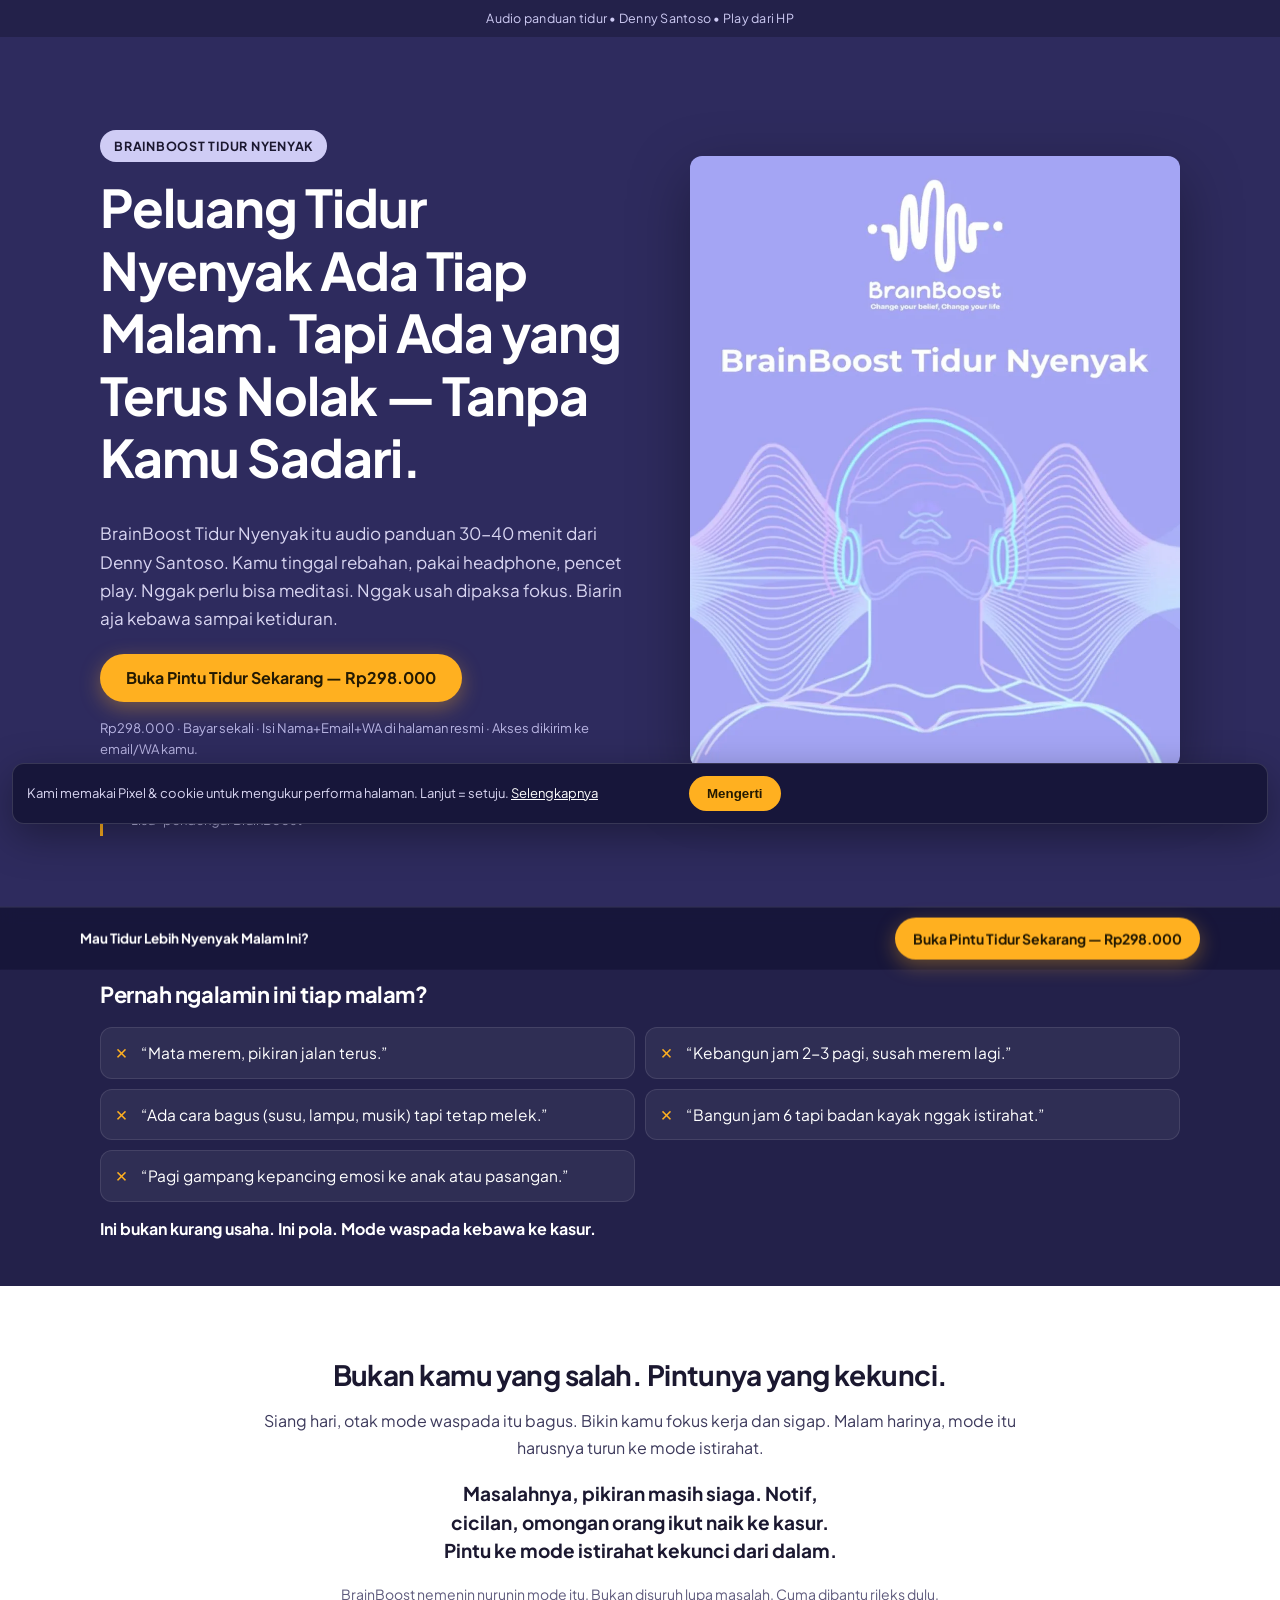
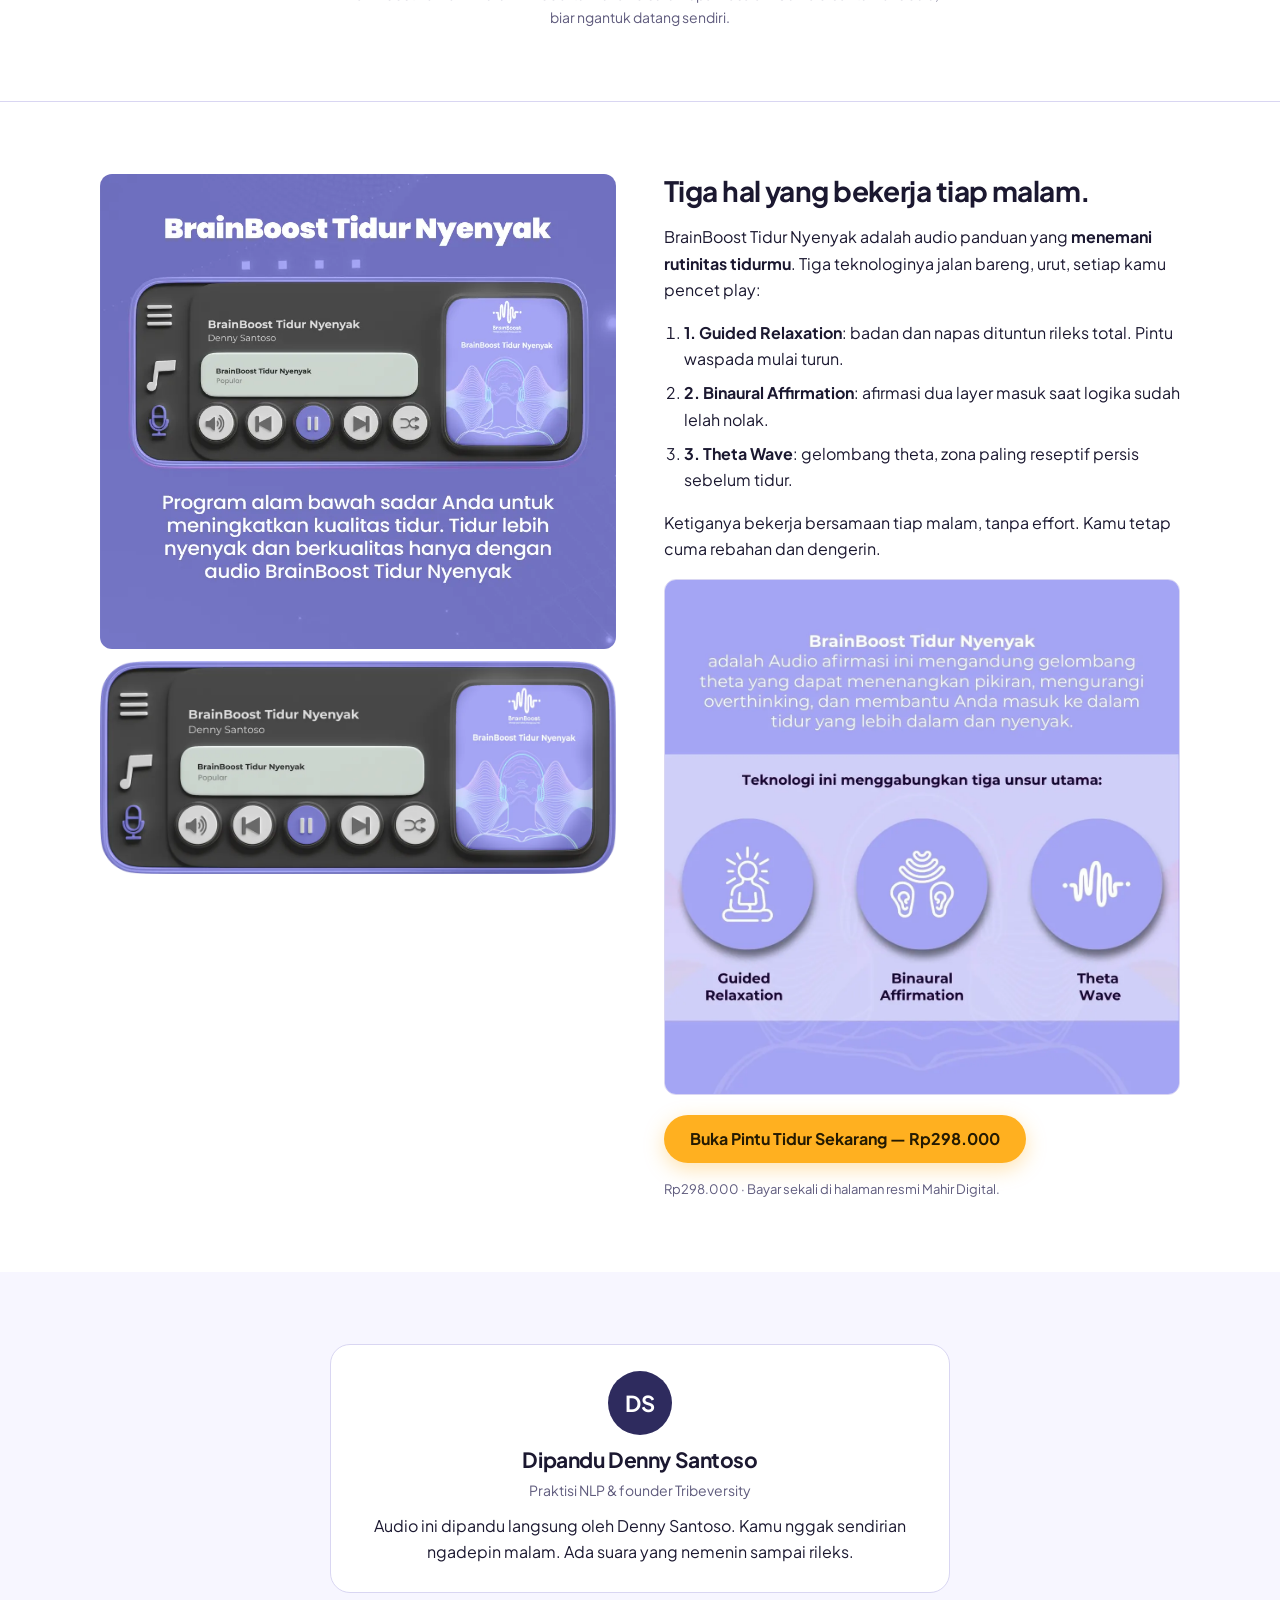
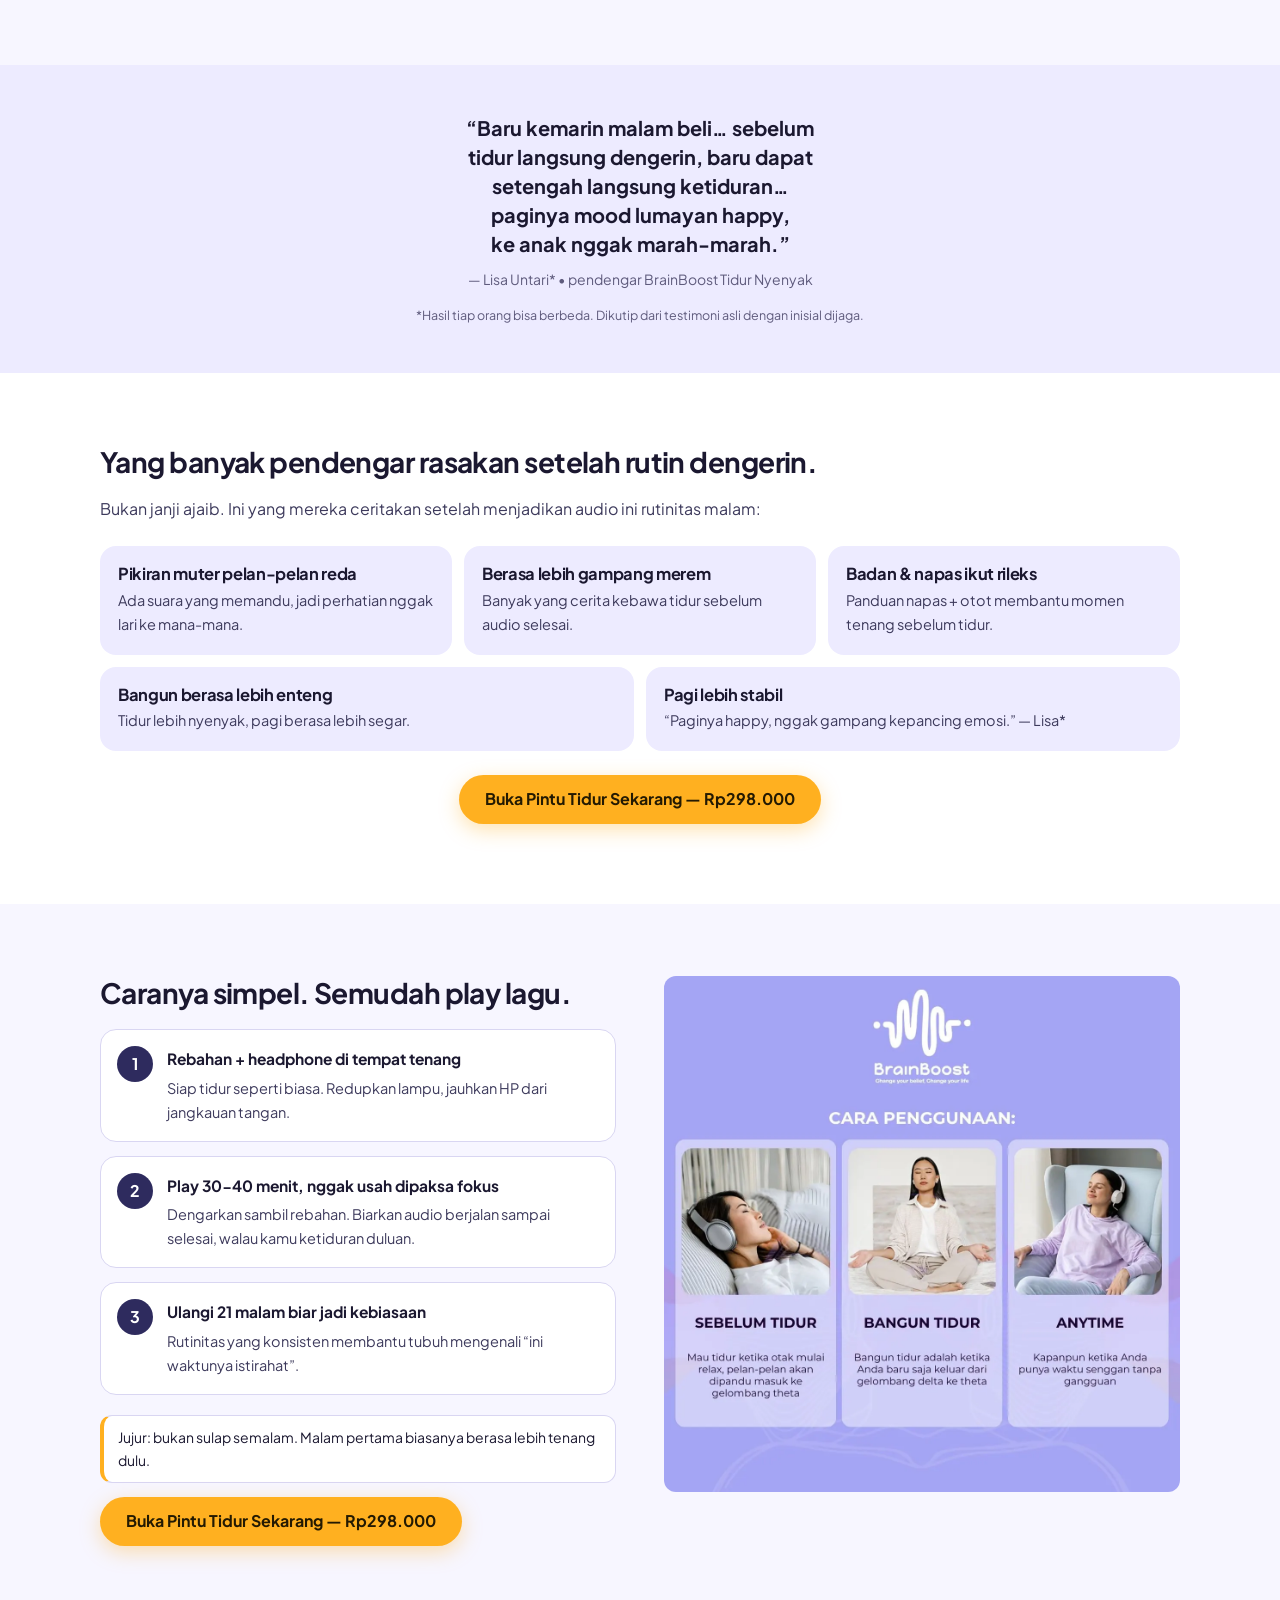
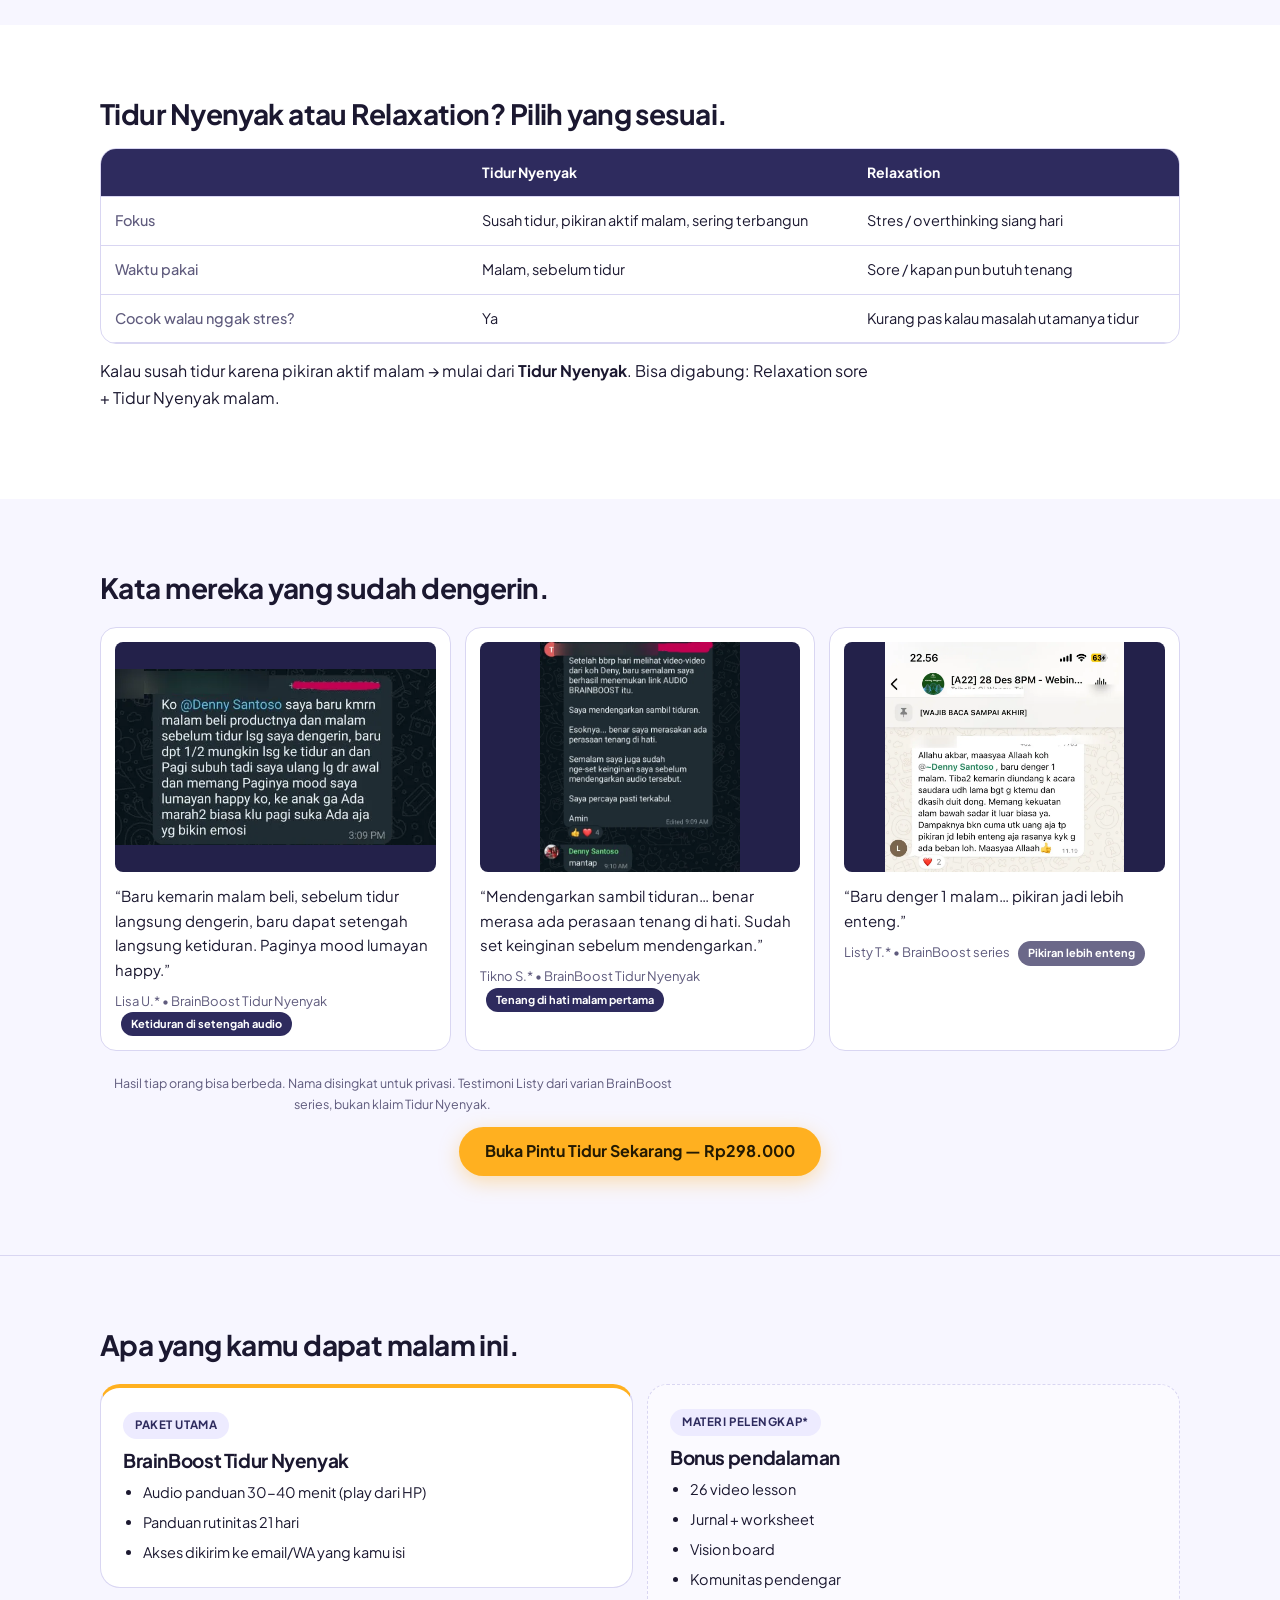
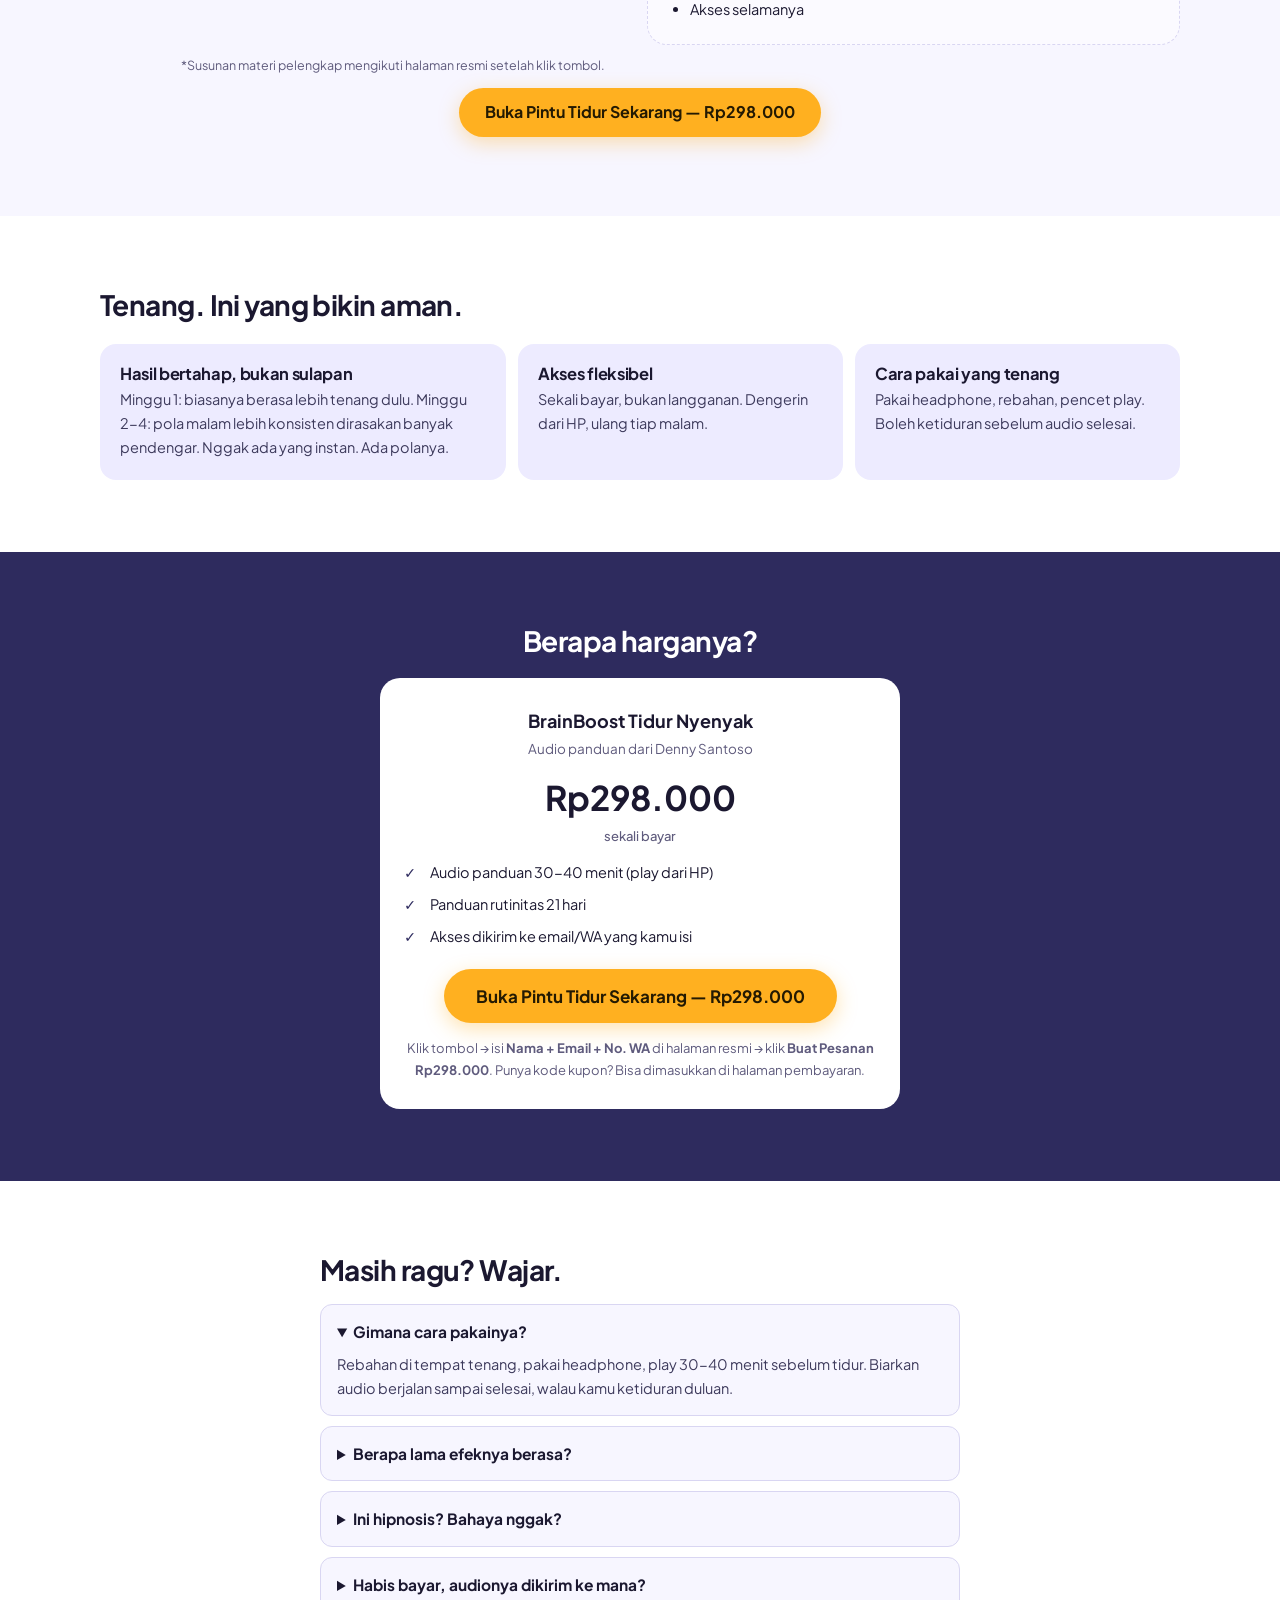
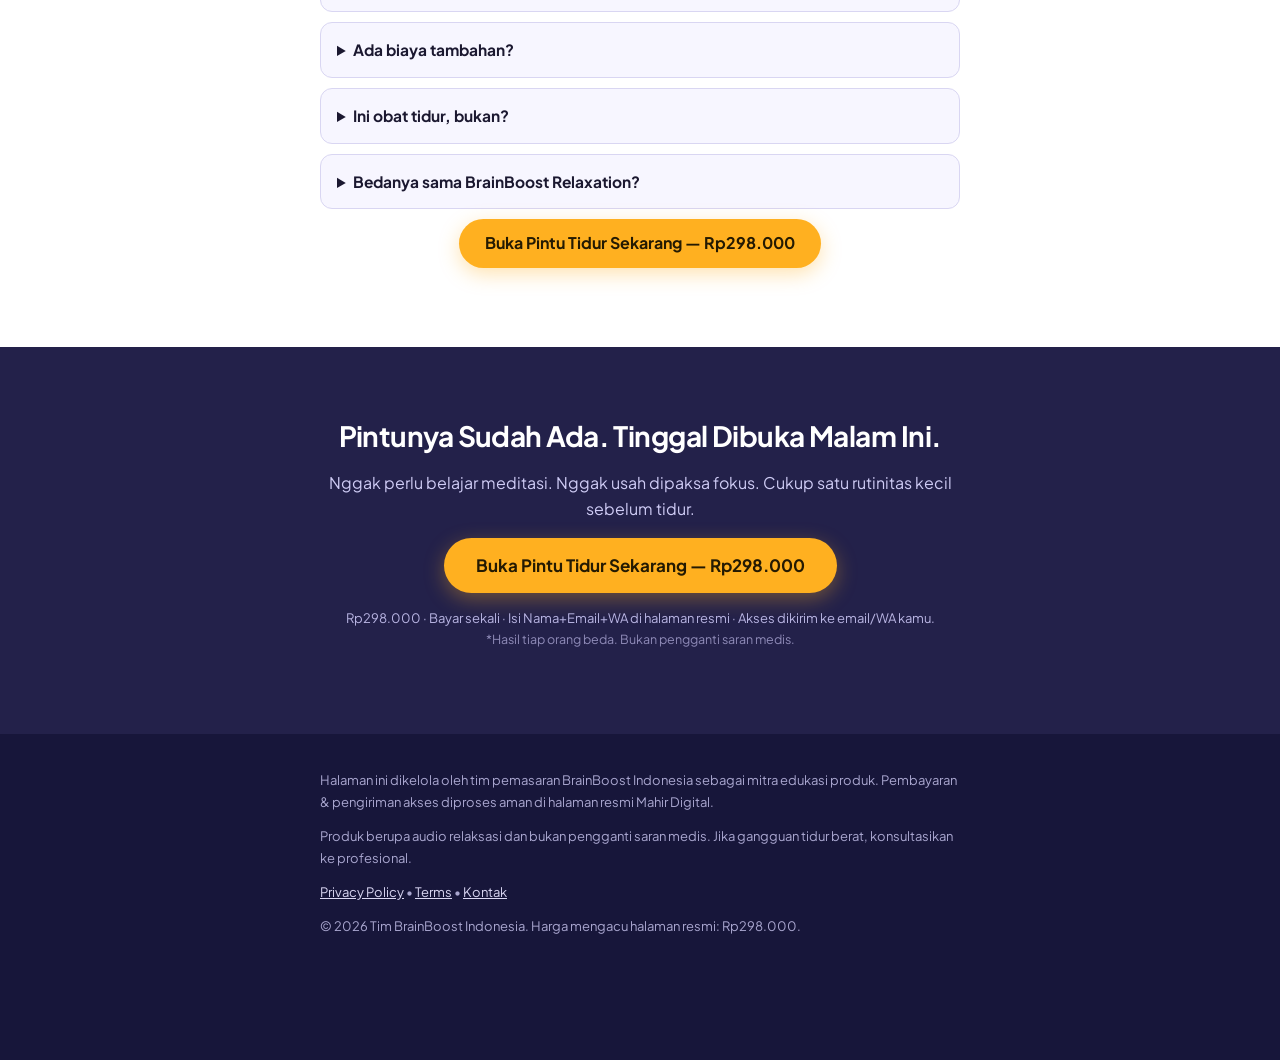
==== site/tidur-nyenyak/index.html @ 35bfc061 "Initial commit: LP BrainBoost monorepo (tidur-nyenyak + money-magnet)" ====
<!DOCTYPE html>
<html lang="id" data-product="tidur-nyenyak">
<head>
<meta charset="UTF-8">
<meta name="viewport" content="width=device-width, initial-scale=1.0">
<meta name="theme-color" content="#2E2B5E">
<title>BrainBoost Tidur Nyenyak — Audio Panduan 30 Menit Sebelum Tidur | Denny Santoso</title>
<meta name="description" content="BrainBoost Tidur Nyenyak by Denny Santoso: audio panduan 30-40 menit dengan relaksasi + afirmasi + theta wave. Tinggal rebahan, pakai headphone, pencet play. Rp298.000 sekali bayar.">
<meta property="og:title" content="Peluang Tidur Nyenyak Ada Tiap Malam. Tapi Ada yang Terus Nolak.">
<meta property="og:description" content="Audio panduan 30-40 menit dari Denny Santoso. Rebahan, pakai headphone, pencet play.">
<meta property="og:type" content="website">
<meta property="og:image" content="assets/thumb-tribeversity.webp">
<!-- TODO-DEPLOY: jadikan og:image + favicon URL absolut (https://domain-anda/site/tidur-nyenyak/assets/...) setelah custom domain fix agar terbaca scraper WA/FB -->
<link rel="icon" href="assets/favicon.png">
<link rel="preconnect" href="https://fonts.googleapis.com">
<link rel="preconnect" href="https://fonts.gstatic.com" crossorigin>
<link href="https://fonts.googleapis.com/css2?family=Plus+Jakarta+Sans:wght@500;700&display=swap" rel="stylesheet">
<link rel="stylesheet" href="../_shared/styles.css">
<script src="../_shared/config.js" defer></script>
<script src="../_shared/app.js" defer></script>
</head>
<body>

<!-- 1. Announcement tipis -->
<div class="announce" role="note">
  Audio panduan tidur &bull; Denny Santoso &bull; Play dari HP
</div>

<header class="hero" id="top">
  <div class="wrap hero-grid">
    <div class="hero-copy">
      <p class="eyebrow">BrainBoost Tidur Nyenyak</p>
      <h1 id="headline">Peluang Tidur Nyenyak Ada Tiap Malam. Tapi Ada yang Terus Nolak &mdash; Tanpa Kamu Sadari.</h1>
      <p class="sub">BrainBoost Tidur Nyenyak itu audio panduan 30-40 menit dari Denny Santoso. Kamu tinggal rebahan, pakai headphone, pencet play. Nggak perlu bisa meditasi. Nggak usah dipaksa fokus. Biarin aja kebawa sampai ketiduran.</p>

      <div class="cta-block">
        <a class="btn" href="../_shared/lanjut.html" target="_blank" rel="nofollow sponsored noopener" data-cta="hero">Buka Pintu Tidur Sekarang &mdash; Rp298.000</a>
        <p class="micro">Rp298.000 &middot; Bayar sekali &middot; Isi Nama+Email+WA di halaman resmi &middot; Akses dikirim ke email/WA kamu.</p>
      </div>

      <figure class="mini-quote">
        <blockquote>&ldquo;Baru denger setengah, langsung ketiduran. Paginya happy.&rdquo;</blockquote>
        <figcaption>&mdash; Lisa* <span class="dim">pendengar BrainBoost</span></figcaption>
      </figure>

    </div>

    <div class="hero-visual">
      <img src="assets/18.webp" alt="Cover BrainBoost Tidur Nyenyak — ilustrasi headphone ungu" width="1200" height="1200" fetchpriority="high" decoding="async">
      <p class="visual-cap">Audio hipnosis &amp; afirmasi 30-40 menit &bull; binaural beats / theta wave</p>
    </div>
  </div>
</header>

<main>
<!-- 3. Strip masalah -->
<section class="masalah" aria-labelledby="h-masalah">
  <div class="wrap">
    <h2 id="h-masalah">Pernah ngalamin ini tiap malam?</h2>
    <ul class="masalah-list reveal">
      <li>&ldquo;Mata merem, pikiran jalan terus.&rdquo;</li>
      <li>&ldquo;Kebangun jam 2-3 pagi, susah merem lagi.&rdquo;</li>
      <li>&ldquo;Ada cara bagus (susu, lampu, musik) tapi tetap melek.&rdquo;</li>
      <li>&ldquo;Bangun jam 6 tapi badan kayak nggak istirahat.&rdquo;</li>
      <li>&ldquo;Pagi gampang kepancing emosi ke anak atau pasangan.&rdquo;</li>
    </ul>
    <p class="masalah-close">Ini bukan kurang usaha. Ini pola. Mode waspada kebawa ke kasur.</p>
  </div>
</section>

<!-- 4. Mekanisme "Pintu Waspada" -->
<section class="mekanisme" aria-labelledby="h-mekanisme">
  <div class="wrap">
    <h2 id="h-mekanisme">Bukan kamu yang salah. Pintunya yang kekunci.</h2>
    <p class="lede">Siang hari, otak mode waspada itu bagus. Bikin kamu fokus kerja dan sigap. Malam harinya, mode itu harusnya turun ke mode istirahat.</p>
    <p class="pintu reveal">Masalahnya, pikiran masih siaga. Notif, cicilan, omongan orang ikut naik ke kasur. Pintu ke mode istirahat kekunci dari dalam.</p>
    <p class="pintu-note">BrainBoost nemenin nurunin mode itu. Bukan disuruh lupa masalah. Cuma dibantu rileks dulu, biar ngantuk datang sendiri.</p>
  </div>
</section>

<!-- 5. Solusi + mockup -->
<section class="solusi" aria-labelledby="h-solusi">
  <div class="wrap split">
    <div class="split-media">
      <img src="assets/lp-mockup.webp" alt="Mockup player audio BrainBoost Denny Santoso" width="900" height="828" loading="lazy" decoding="async">
      <img class="mock2" src="assets/mockup-tidur-nyenyak.webp" alt="Mockup 3D player BrainBoost Tidur Nyenyak" width="1200" height="496" loading="lazy" decoding="async">
    </div>
    <div class="split-copy">
      <h2 id="h-solusi">Tiga hal yang bekerja tiap malam.</h2>
      <p>BrainBoost Tidur Nyenyak adalah audio panduan yang <strong>menemani rutinitas tidurmu</strong>. Tiga teknologinya jalan bareng, urut, setiap kamu pencet play:</p>
      <ol class="tech">
        <li><strong>1. Guided Relaxation</strong>: badan dan napas dituntun rileks total. Pintu waspada mulai turun.</li>
        <li><strong>2. Binaural Affirmation</strong>: afirmasi dua layer masuk saat logika sudah lelah nolak.</li>
        <li><strong>3. Theta Wave</strong>: gelombang theta, zona paling reseptif persis sebelum tidur.</li>
      </ol>
      <p>Ketiganya bekerja bersamaan tiap malam, tanpa effort. Kamu tetap cuma rebahan dan dengerin.</p>
      <img class="tech-img" src="assets/19.webp" alt="Tiga teknologi BrainBoost: Guided Relaxation, Binaural Affirmation, Theta Wave" width="1200" height="1200" loading="lazy" decoding="async">
      <a class="btn" href="../_shared/lanjut.html" target="_blank" rel="nofollow sponsored noopener" data-cta="solusi">Buka Pintu Tidur Sekarang &mdash; Rp298.000</a>
      <p class="micro">Rp298.000 &middot; Bayar sekali di halaman resmi Mahir Digital.</p>
    </div>
  </div>
</section>

<!-- 6. Creator -->
<section class="creator" aria-labelledby="h-creator">
  <div class="wrap">
    <div class="creator-card reveal">
      <div class="creator-mono" aria-hidden="true">DS</div>
      <h2 id="h-creator">Dipandu Denny Santoso</h2>
      <p class="creator-role">Praktisi NLP &amp; founder Tribeversity</p>
      <p>Audio ini dipandu langsung oleh Denny Santoso. Kamu nggak sendirian ngadepin malam. Ada suara yang nemenin sampai rileks.</p>
    </div>
  </div>
</section>

<!-- Quote break Lisa (warisan v3, di luar 13 MM) -->
<section class="quote-break" aria-label="Cerita pendengar">
  <div class="wrap">
    <blockquote class="reveal">&ldquo;Baru kemarin malam beli&hellip; sebelum tidur langsung dengerin, baru dapat setengah langsung ketiduran&hellip; paginya mood lumayan happy, ke anak nggak marah-marah.&rdquo;</blockquote>
    <p class="quote-by">&mdash; Lisa Untari* &bull; pendengar BrainBoost Tidur Nyenyak</p>
    <p class="disclaimer">*Hasil tiap orang bisa berbeda. Dikutip dari testimoni asli dengan inisial dijaga.</p>
  </div>
</section>

<!-- 7. Outcome -->
<section class="manfaat" aria-labelledby="h-manfaat">
  <div class="wrap">
    <h2 id="h-manfaat">Yang banyak pendengar rasakan setelah rutin dengerin.</h2>
    <p class="lede">Bukan janji ajaib. Ini yang mereka ceritakan setelah menjadikan audio ini rutinitas malam:</p>
    <div class="grid5 reveal">
      <article><h3>Pikiran muter pelan-pelan reda</h3><p>Ada suara yang memandu, jadi perhatian nggak lari ke mana-mana.</p></article>
      <article><h3>Berasa lebih gampang merem</h3><p>Banyak yang cerita kebawa tidur sebelum audio selesai.</p></article>
      <article><h3>Badan &amp; napas ikut rileks</h3><p>Panduan napas + otot membantu momen tenang sebelum tidur.</p></article>
      <article><h3>Bangun berasa lebih enteng</h3><p>Tidur lebih nyenyak, pagi berasa lebih segar.</p></article>
      <article><h3>Pagi lebih stabil</h3><p>&ldquo;Paginya happy, nggak gampang kepancing emosi.&rdquo; &mdash; Lisa*</p></article>
    </div>
    <div class="center">
      <a class="btn" href="../_shared/lanjut.html" target="_blank" rel="nofollow sponsored noopener" data-cta="manfaat">Buka Pintu Tidur Sekarang &mdash; Rp298.000</a>
    </div>
  </div>
</section>

<!-- Cara pakai 3 langkah (warisan v3, pendukung §8.10) -->
<section class="cara" aria-labelledby="h-cara">
  <div class="wrap split">
    <div class="split-copy">
      <h2 id="h-cara">Caranya simpel. Semudah play lagu.</h2>
      <ol class="steps">
        <li><span class="num">1</span><div><strong>Rebahan + headphone di tempat tenang</strong><p>Siap tidur seperti biasa. Redupkan lampu, jauhkan HP dari jangkauan tangan.</p></div></li>
        <li><span class="num">2</span><div><strong>Play 30-40 menit, nggak usah dipaksa fokus</strong><p>Dengarkan sambil rebahan. Biarkan audio berjalan sampai selesai, walau kamu ketiduran duluan.</p></div></li>
        <li><span class="num">3</span><div><strong>Ulangi 21 malam biar jadi kebiasaan</strong><p>Rutinitas yang konsisten membantu tubuh mengenali &ldquo;ini waktunya istirahat&rdquo;.</p></div></li>
      </ol>
      <p class="jujur">Jujur: bukan sulap semalam. Malam pertama biasanya berasa lebih tenang dulu.</p>
      <a class="btn" href="../_shared/lanjut.html" target="_blank" rel="nofollow sponsored noopener" data-cta="cara">Buka Pintu Tidur Sekarang &mdash; Rp298.000</a>
    </div>
    <div class="split-media">
      <img src="assets/20.webp" alt="Cara penggunaan: sebelum tidur, bangun tidur, anytime" width="1200" height="1200" loading="lazy" decoding="async">
    </div>
  </div>
</section>

<!-- Komparasi vs Relaxation (warisan v3, pendukung FAQ) -->
<section class="vs" aria-labelledby="h-vs">
  <div class="wrap">
    <h2 id="h-vs">Tidur Nyenyak atau Relaxation? Pilih yang sesuai.</h2>
    <div class="table-card reveal">
      <table>
        <thead><tr><th scope="col"></th><th scope="col">Tidur Nyenyak</th><th scope="col">Relaxation</th></tr></thead>
        <tbody>
          <tr><th scope="row">Fokus</th><td>Susah tidur, pikiran aktif malam, sering terbangun</td><td>Stres / overthinking siang hari</td></tr>
          <tr><th scope="row">Waktu pakai</th><td>Malam, sebelum tidur</td><td>Sore / kapan pun butuh tenang</td></tr>
          <tr><th scope="row">Cocok walau nggak stres?</th><td>Ya</td><td>Kurang pas kalau masalah utamanya tidur</td></tr>
        </tbody>
      </table>
    </div>
    <p class="vs-close">Kalau susah tidur karena pikiran aktif malam &rarr; mulai dari <strong>Tidur Nyenyak</strong>. Bisa digabung: Relaxation sore + Tidur Nyenyak malam.</p>
  </div>
</section>

<!-- 8. Testimoni -->
<section class="testi" aria-labelledby="h-testi">
  <div class="wrap">
    <h2 id="h-testi">Kata mereka yang sudah dengerin.</h2>
    <div class="testi-grid">
      <article class="tcard reveal">
        <img src="assets/testi-lisa.webp" alt="Screenshot testimoni L.U.*" width="540" height="297" loading="lazy" decoding="async">
        <p class="ttext">&ldquo;Baru kemarin malam beli, sebelum tidur langsung dengerin, baru dapat setengah langsung ketiduran. Paginya mood lumayan happy.&rdquo;</p>
        <p class="tby">Lisa U.* &bull; BrainBoost Tidur Nyenyak <span class="badge">Ketiduran di setengah audio</span></p>
      </article>
      <article class="tcard reveal">
        <img src="assets/testi-tikno.webp" alt="Screenshot testimoni T.S.*" width="540" height="618" loading="lazy" decoding="async">
        <p class="ttext">&ldquo;Mendengarkan sambil tiduran&hellip; benar merasa ada perasaan tenang di hati. Sudah set keinginan sebelum mendengarkan.&rdquo;</p>
        <p class="tby">Tikno S.* &bull; BrainBoost Tidur Nyenyak <span class="badge">Tenang di hati malam pertama</span></p>
      </article>
      <article class="tcard reveal">
        <img src="assets/testi-listy.webp" alt="Screenshot testimoni L.T.*" width="900" height="868" loading="lazy" decoding="async">
        <p class="ttext">&ldquo;Baru denger 1 malam&hellip; pikiran jadi lebih enteng.&rdquo;</p>
        <p class="tby">Listy T.* &bull; BrainBoost series <span class="badge dim-badge">Pikiran lebih enteng</span></p>
      </article>
    </div>
    <p class="disclaimer center">Hasil tiap orang bisa berbeda. Nama disingkat untuk privasi. Testimoni Listy dari varian BrainBoost series, bukan klaim Tidur Nyenyak.</p>
    <div class="center">
      <a class="btn" href="../_shared/lanjut.html" target="_blank" rel="nofollow sponsored noopener" data-cta="testimoni">Buka Pintu Tidur Sekarang &mdash; Rp298.000</a>
    </div>
  </div>
</section>

<!-- 9. Paket 2 lapis -->
<section class="paket" aria-labelledby="h-paket">
  <div class="wrap">
    <h2 id="h-paket">Apa yang kamu dapat malam ini.</h2>
    <div class="paket-grid">
      <article class="lapis lapis-a reveal">
        <p class="lapis-tag">Paket utama</p>
        <h3>BrainBoost Tidur Nyenyak</h3>
        <ul>
          <li>Audio panduan 30-40 menit (play dari HP)</li>
          <li>Panduan rutinitas 21 hari</li>
          <li>Akses dikirim ke email/WA yang kamu isi</li>
        </ul>
      </article>
      <!-- ASUMSI-MM: Lapis B di bawah ini menyalin paket Money Magnet dan BELUM terverifikasi vendor Tidur Nyenyak. HAPUS SELURUH BLOK article.lapis-b INI JIKA VENDOR MENOLAK. Dilarang pakai di iklan sebelum verifikasi. -->
      <article class="lapis lapis-b reveal">
        <p class="lapis-tag">Materi pelengkap*</p>
        <h3>Bonus pendalaman</h3>
        <ul>
          <li>26 video lesson</li>
          <li>Jurnal + worksheet</li>
          <li>Vision board</li>
          <li>Komunitas pendengar</li>
          <li>Akses selamanya</li>
        </ul>
      </article>
      <!-- /ASUMSI-MM -->
    </div>
    <p class="disclaimer">*Susunan materi pelengkap mengikuti halaman resmi setelah klik tombol.</p>
    <div class="center">
      <a class="btn" href="../_shared/lanjut.html" target="_blank" rel="nofollow sponsored noopener" data-cta="paket">Buka Pintu Tidur Sekarang &mdash; Rp298.000</a>
    </div>
  </div>
</section>

<!-- 10. Jaminan 3 kartu -->
<section class="jaminan" aria-labelledby="h-jaminan">
  <div class="wrap">
    <h2 id="h-jaminan">Tenang. Ini yang bikin aman.</h2>
    <div class="jgrid">
      <article class="jcard j-lead reveal">
        <h3>Hasil bertahap, bukan sulapan</h3>
        <p>Minggu 1: biasanya berasa lebih tenang dulu. Minggu 2-4: pola malam lebih konsisten dirasakan banyak pendengar. Nggak ada yang instan. Ada polanya.</p>
      </article>
      <article class="jcard reveal">
        <h3>Akses fleksibel</h3>
        <p>Sekali bayar, bukan langganan. Dengerin dari HP, ulang tiap malam.</p>
      </article>
      <article class="jcard reveal">
        <h3>Cara pakai yang tenang</h3>
        <p>Pakai headphone, rebahan, pencet play. Boleh ketiduran sebelum audio selesai.</p>
      </article>
    </div>
  </div>
</section>

<!-- 11. Harga -->
<section class="harga" aria-labelledby="h-harga">
  <div class="wrap">
    <h2 id="h-harga">Berapa harganya?</h2>
    <div class="price-card reveal">
      <p class="p-name">BrainBoost Tidur Nyenyak</p>
      <p class="p-sub">Audio panduan dari Denny Santoso</p>
      <p class="p-price">Rp298.000 <span>sekali bayar</span></p>
      <ul class="p-list">
        <li>Audio panduan 30-40 menit (play dari HP)</li>
        <li>Panduan rutinitas 21 hari</li>
        <li>Akses dikirim ke email/WA yang kamu isi</li>
      </ul>
      <a class="btn btn-big" href="../_shared/lanjut.html" target="_blank" rel="nofollow sponsored noopener" data-cta="harga">Buka Pintu Tidur Sekarang &mdash; Rp298.000</a>
      <p class="micro">Klik tombol &rarr; isi <strong>Nama + Email + No. WA</strong> di halaman resmi &rarr; klik <strong>Buat Pesanan Rp298.000</strong>. Punya kode kupon? Bisa dimasukkan di halaman pembayaran.</p>
    </div>
  </div>
</section>

<!-- 12. FAQ -->
<section class="faq" aria-labelledby="h-faq">
  <div class="wrap narrow">
    <h2 id="h-faq">Masih ragu? Wajar.</h2>
    <details open>
      <summary>Gimana cara pakainya?</summary>
      <p>Rebahan di tempat tenang, pakai headphone, play 30-40 menit sebelum tidur. Biarkan audio berjalan sampai selesai, walau kamu ketiduran duluan.</p>
    </details>
    <details>
      <summary>Berapa lama efeknya berasa?</summary>
      <p>Beda-beda tiap orang. Malam pertama biasanya berasa lebih tenang dulu. Rutin 21 malam biar jadi kebiasaan.</p>
    </details>
    <details>
      <summary>Ini hipnosis? Bahaya nggak?</summary>
      <p>Bukan hipnosis panggung. Ini audio panduan relaksasi. Kamu tetap sadar dan bisa berhenti kapan saja.</p>
    </details>
    <details>
      <summary>Habis bayar, audionya dikirim ke mana?</summary>
      <p>Setelah pembayaran di halaman resmi, akses dikirim ke email/WA yang kamu isi saat checkout. Isi Nama + Email + No. WA dengan benar.</p>
    </details>
    <details>
      <summary>Ada biaya tambahan?</summary>
      <p>Tidak. Rp298.000 sekali bayar, bukan langganan.</p>
    </details>
    <details>
      <summary>Ini obat tidur, bukan?</summary>
      <p>Bukan. Ini audio panduan relaksasi untuk menemani rutinitas tidurmu. Tidak ada pil, tidak ada alat. Kamu hanya dengerin sambil rebahan.</p>
    </details>
    <details>
      <summary>Bedanya sama BrainBoost Relaxation?</summary>
      <p>Tidur Nyenyak fokus ke tidur malam. Relaxation fokus ke stres/overthinking siang hari. Kalau masalah utamamu susah tidur, mulai dari Tidur Nyenyak.</p>
    </details>
    <div class="center">
      <a class="btn" href="../_shared/lanjut.html" target="_blank" rel="nofollow sponsored noopener" data-cta="faq">Buka Pintu Tidur Sekarang &mdash; Rp298.000</a>
    </div>
  </div>
</section>

<!-- 13. Final CTA -->
<section class="final" aria-labelledby="h-final">
  <div class="wrap narrow center">
    <h2 id="h-final">Pintunya Sudah Ada. Tinggal Dibuka Malam Ini.</h2>
    <p class="lede">Nggak perlu belajar meditasi. Nggak usah dipaksa fokus. Cukup satu rutinitas kecil sebelum tidur.</p>
    <a class="btn btn-big" id="final-cta" href="../_shared/lanjut.html" target="_blank" rel="nofollow sponsored noopener" data-cta="final">Buka Pintu Tidur Sekarang &mdash; Rp298.000</a>
    <p class="micro">Rp298.000 &middot; Bayar sekali &middot; Isi Nama+Email+WA di halaman resmi &middot; Akses dikirim ke email/WA kamu.</p>
    <p class="disclaimer">*Hasil tiap orang beda. Bukan pengganti saran medis.</p>
  </div>
</section>
</main>

<!-- Footer legal trust-first -->
<footer class="footer">
  <div class="wrap narrow">
    <p>Halaman ini dikelola oleh tim pemasaran BrainBoost Indonesia sebagai mitra edukasi produk. Pembayaran &amp; pengiriman akses diproses aman di halaman resmi Mahir Digital.</p>
    <p>Produk berupa audio relaksasi dan bukan pengganti saran medis. Jika gangguan tidur berat, konsultasikan ke profesional.</p>
    <nav aria-label="Legal">
      <a href="../_shared/privacy.html">Privacy Policy</a> &bull;
      <a href="../_shared/privacy.html#terms">Terms</a> &bull;
      <a href="../_shared/privacy.html#kontak">Kontak</a>
    </nav>
    <p class="copy">&copy; 2026 Tim BrainBoost Indonesia. Harga mengacu halaman resmi: Rp298.000.</p>
  </div>
</footer>

<!-- Cookie banner mini (UU PDP) -->
<div class="cookie" id="cookie" hidden>
  <p>Kami memakai Pixel &amp; cookie untuk mengukur performa halaman. Lanjut = setuju. <a href="../_shared/privacy.html">Selengkapnya</a></p>
  <button type="button" id="cookie-ok">Mengerti</button>
</div>

<!-- Sticky bottom CTA -->
<div class="sticky" id="sticky" aria-hidden="true">
  <div class="sticky-in">
    <p class="sticky-txt">Mau Tidur Lebih Nyenyak Malam Ini?</p>
    <a class="btn btn-sticky" href="../_shared/lanjut.html" target="_blank" rel="nofollow sponsored noopener" data-cta="sticky">Buka Pintu Tidur Sekarang &mdash; Rp298.000</a>
  </div>
</div>

</body>
</html>
---- site/_shared/styles.css ----
/* lp-brain-boost v1 — native CSS, mobile-first, <30KB */
:root{
  --navy:#2E2B5E;
  --navy-2:#23214a;
  --ink:#1B1830;
  --card:#EDEBFF;
  --bg:#F7F6FF;
  --white:#fff;
  --cta:#FFB020;
  --cta-ink:#241a02;
  --muted:#5f5b7d;
  --line:#d9d6f2;
  --r-card:16px;
  --r-pill:999px;
  --ease:cubic-bezier(.16,1,.3,1);
  --max-m:720px;
  --max-d:1120px;
}
*{box-sizing:border-box}
html{scroll-behavior:smooth}
body{
  margin:0;
  font-family:"Plus Jakarta Sans",system-ui,-apple-system,"Segoe UI",Roboto,Arial,sans-serif;
  font-size:16px;line-height:1.65;color:var(--ink);background:var(--bg);
  -webkit-font-smoothing:antialiased;
}
img{max-width:100%;height:auto;display:block;border-radius:12px}
h1,h2,h3{line-height:1.2;letter-spacing:-.02em;margin:0 0 .6em}
h1{font-size:30px}
h2{font-size:24px}
p{margin:0 0 1em;max-width:65ch}
.wrap{max-width:var(--max-m);margin:0 auto;padding:0 20px}
section{padding:56px 0}
.center{text-align:center}
.center .btn{margin-inline:auto}
/* kotak paragraf di area center harus ikut ke tengah (bukan cuma isi teksnya) */
.center p,.quote-break p,.price-card p,.visual-cap{margin-inline:auto}
.disclaimer{font-size:12.5px;color:var(--muted)}
.doc{padding:48px 0}
.doc h1{font-size:28px}
.doc h2{font-size:19px;margin-top:28px}
.doc p,.doc li{font-size:15px;color:#3d3a5c}
.micro{font-size:13px;color:var(--muted);margin:.6em 0 0}
.lede{color:#3d3a5c}

/* announcement */
.announce{background:var(--navy-2);color:#cfccf5;text-align:center;font-size:12.5px;letter-spacing:.02em;padding:8px 12px}

/* buttons — satu aksen dikunci, mobile 2 baris */
.btn{
  display:inline-block;background:var(--cta);color:var(--cta-ink);
  font-weight:700;text-decoration:none;border-radius:var(--r-pill);
  padding:14px 26px;font-size:16px;line-height:1.3;white-space:nowrap;
  max-width:100%;overflow:hidden;text-overflow:ellipsis;
  transition:transform .35s var(--ease),box-shadow .35s var(--ease);
  box-shadow:0 6px 20px rgba(255,176,32,.35);
  text-align:center;
}
.btn-main{font-weight:700}
.btn-sep{opacity:.6;margin:0 .35em}
.btn-price{font-weight:700;white-space:nowrap}
.btn-sub{display:inline;font-size:inherit;font-weight:700}
.btn:hover{transform:translateY(-1px)}
.btn:active{transform:translateY(0)}
a:focus-visible,button:focus-visible,summary:focus-visible{outline:3px solid var(--cta);outline-offset:2px;border-radius:6px}
.btn-big{font-size:17px;padding:16px 32px}
.cta-block{margin:22px 0 8px}

/* hero — split kiri teks / kanan visual */
.hero{background:var(--navy);color:#fff;min-height:100dvh;display:flex;align-items:center;padding:40px 0 48px}
.hero .wrap{width:100%;max-width:var(--max-d)}
.hero-grid{display:grid;gap:32px}
.eyebrow{display:inline-block;font-size:12.5px;font-weight:700;letter-spacing:.06em;text-transform:uppercase;color:#1B1830;background:#cfccf5;border-radius:var(--r-pill);padding:6px 14px;margin:0 0 14px}
.hero h1{color:#fff;max-width:16ch}
.hero .sub{color:#d9d6f2;font-size:17px}
.hero .micro{color:#b9b5e3}
.mini-quote{margin:20px 0 0;border-left:3px solid var(--cta);padding:4px 0 4px 14px}
.mini-quote blockquote{margin:0;font-style:italic;font-size:15.5px;color:#fff}
.mini-quote figcaption{font-size:13px;color:#b9b5e3}
.hero-visual img{width:100%;aspect-ratio:4/5;object-fit:cover;box-shadow:0 20px 60px rgba(0,0,0,.35)}
.visual-cap{font-size:12.5px;color:#b9b5e3;text-align:center;margin-top:8px}

/* masalah — dark strip */
.masalah{background:var(--navy-2);color:#fff;padding:44px 0}
.masalah h2{color:#fff;font-size:22px}
.masalah-list{list-style:none;margin:20px 0 12px;padding:0;display:grid;gap:10px}
.masalah-list li{position:relative;background:rgba(255,255,255,.06);border:1px solid rgba(255,255,255,.1);border-radius:12px;padding:12px 16px 12px 40px;font-size:15.5px}
.masalah-list li::before{content:"✕";position:absolute;left:14px;top:12px;color:var(--cta);font-weight:700}
.masalah-close{color:#fff;font-weight:700;font-size:16px;margin:14px 0 0;max-width:60ch}

/* mekanisme — editorial full-width */
.mekanisme{background:var(--white);text-align:center}
.mekanisme .lede{margin-inline:auto}
.pintu{font-size:19px;font-weight:700;line-height:1.5;max-width:34ch;margin:18px auto;text-wrap:balance}
.pintu-note{color:var(--muted);font-size:14px;margin:0 auto;max-width:60ch}

/* creator — credential band */
.creator{background:var(--bg)}
.creator-card{background:var(--white);border:1px solid var(--line);border-radius:20px;padding:26px 24px;max-width:620px;margin:0 auto;text-align:center}
.creator-mono{width:64px;height:64px;border-radius:50%;background:var(--navy);color:#fff;font-weight:700;font-size:22px;display:grid;place-items:center;margin:0 auto 12px}
.creator-card h2{font-size:21px;margin-bottom:.3em}
.creator-role{color:var(--muted);font-size:14px;margin-bottom:.8em}
.creator-card p:last-child{margin-bottom:0}

/* solusi */
.solusi{background:var(--white);border-top:1px solid var(--line)}
.split{display:grid;gap:28px}
.split-media{display:grid;gap:12px}
.tech{margin:16px 0;padding-left:20px}
.tech li{margin-bottom:8px}
.tech-img{margin:14px 0 20px;border:1px solid var(--line)}

/* quote break — full width */
.quote-break{background:var(--card);text-align:center;padding:48px 0}
.quote-break blockquote{font-size:20px;font-weight:700;line-height:1.45;margin:0 auto 10px;max-width:28ch;text-wrap:balance}
.quote-by{font-size:14px;color:var(--muted);text-wrap:balance}
.quote-break .disclaimer{max-width:60ch;margin:10px auto 0;text-align:center}

/* manfaat grid */
.manfaat{background:var(--white)}
.grid5{display:grid;gap:12px;margin:24px 0}
.grid5 article{background:var(--card);border-radius:var(--r-card);padding:18px}
.grid5 h3{font-size:16.5px;margin-bottom:.3em}
.grid5 p{font-size:14.5px;margin:0;color:#3d3a5c}
.split-media img{width:100%}

/* cara */
.cara{background:var(--bg)}
.steps{list-style:none;margin:20px 0;padding:0;display:grid;gap:14px}
.steps li{display:flex;gap:14px;background:var(--white);border:1px solid var(--line);border-radius:var(--r-card);padding:16px}
.num{flex:none;width:36px;height:36px;border-radius:50%;background:var(--navy);color:#fff;font-weight:700;display:grid;place-items:center}
.steps strong{font-size:15.5px}
.steps p{font-size:14.5px;color:#3d3a5c;margin:.3em 0 0}
.jujur{background:var(--white);border:1px solid var(--line);border-left:4px solid var(--cta);border-radius:12px;padding:10px 14px;font-size:14px}

/* vs table */
.vs{background:var(--white)}
.table-card{background:var(--white);border:1px solid var(--line);border-radius:var(--r-card);overflow:hidden}
table{width:100%;border-collapse:collapse;font-size:14.5px}
th,td{padding:12px 14px;text-align:left;border-bottom:1px solid var(--line)}
thead th{background:var(--navy);color:#fff;font-size:14px}
tbody th{width:34%;color:var(--muted);font-weight:500}
.vs-close{margin-top:14px}

/* testimoni */
.testi{background:var(--bg)}
.testi-grid{display:grid;gap:14px;margin:22px 0}
.tcard{background:var(--white);border:1px solid var(--line);border-radius:var(--r-card);padding:14px}
.tcard img{width:100%;height:230px;object-fit:contain;background:var(--navy-2);border-radius:8px}
.ttext{font-size:15px;margin:12px 0 8px}
.tby{font-size:13px;color:var(--muted);margin:0}
.badge{display:inline-block;background:var(--navy);color:#fff;font-size:11px;border-radius:var(--r-pill);padding:3px 10px;margin-left:6px;vertical-align:middle;font-weight:700}
.dim-badge{background:#6b6889}

/* paket 2 lapis */
.paket{background:var(--bg);border-top:1px solid var(--line)}
.paket .disclaimer{text-align:center}
.paket-grid{display:grid;gap:14px;margin:22px 0 10px}
.lapis{background:var(--white);border:1px solid var(--line);border-radius:20px;padding:22px}
.lapis-a{border-top:4px solid var(--cta)}
.lapis-b{border-style:dashed;background:#fbfaff}
.lapis-tag{display:inline-block;font-size:11.5px;font-weight:700;letter-spacing:.05em;text-transform:uppercase;color:var(--navy);background:var(--card);border-radius:var(--r-pill);padding:4px 12px;margin:0 0 10px}
.lapis h3{font-size:19px;margin-bottom:.5em}
.lapis ul{margin:0;padding-left:20px;font-size:14.5px;display:grid;gap:6px}

/* jaminan — 3 kartu, lead lebih lebar */
.jaminan{background:var(--white)}
.jgrid{display:grid;gap:12px;margin-top:22px}
.jcard{background:var(--card);border-radius:var(--r-card);padding:20px}
.jcard h3{font-size:16.5px;margin-bottom:.3em}
.jcard p{font-size:14.5px;margin:0;color:#3d3a5c}

/* harga */
.harga{background:var(--navy);color:#fff}
.harga h2{color:#fff;text-align:center}
.price-card{background:var(--white);color:var(--ink);border-radius:20px;padding:28px 24px;max-width:520px;margin:20px auto 0;text-align:center}
.p-name{font-weight:700;font-size:18px;margin:0}
.p-sub{color:var(--muted);font-size:13.5px;margin:2px 0 10px}
.p-price{font-size:34px;font-weight:700;margin:0 0 14px}
.p-price span{display:block;font-size:13px;font-weight:500;color:var(--muted)}
.p-list{list-style:none;margin:0 0 20px;padding:0;text-align:left;display:grid;gap:8px}
.p-list li{padding-left:26px;position:relative;font-size:14.5px}
.p-list li::before{content:"✓";position:absolute;left:0;color:var(--navy);font-weight:700}
.price-card .micro{color:var(--muted)}

/* faq */
.faq{background:var(--white)}
.narrow{max-width:680px}
details{border:1px solid var(--line);border-radius:12px;padding:14px 16px;margin-bottom:10px;background:var(--bg)}
summary{font-weight:700;cursor:pointer;font-size:15.5px}
details p{margin:.6em 0 0;font-size:14.5px;color:#3d3a5c}

/* final */
.final{background:var(--navy-2);color:#fff}
.final h2{color:#fff}
.final .lede{color:#cfccf5}
.final .micro{color:#b9b5e3}
.final .disclaimer{color:#8f8bb8}

/* footer */
.footer{background:#17163a;color:#a9a6cf;font-size:13px;padding:36px 0 110px}
.footer a{color:#d9d6f2}
.copy{margin-top:12px}

/* cookie banner mini */
.cookie{position:fixed;left:12px;right:12px;bottom:76px;z-index:60;background:#17163a;color:#d9d6f2;border:1px solid rgba(255,255,255,.14);border-radius:12px;padding:12px 14px;display:flex;gap:12px;align-items:center;box-shadow:0 12px 40px rgba(0,0,0,.35)}
.cookie[hidden]{display:none}
.cookie p{margin:0;font-size:13px;flex:1}
.cookie a{color:#fff}
.cookie button{background:var(--cta);color:var(--cta-ink);border:0;border-radius:var(--r-pill);font-weight:700;padding:10px 18px;cursor:pointer;flex:none}

/* reveal */
.reveal{opacity:0;transform:translateY(14px);transition:opacity .6s var(--ease),transform .6s var(--ease)}
.reveal.visible{opacity:1;transform:none}

/* sticky */
.sticky{position:fixed;left:0;right:0;bottom:0;z-index:50;transform:translateY(110%);transition:transform .5s var(--ease);padding:10px 12px calc(10px + env(safe-area-inset-bottom));background:rgba(23,22,58,.96);backdrop-filter:blur(8px);border-top:1px solid rgba(255,255,255,.12)}
.sticky.show{transform:none}
.sticky-in{max-width:var(--max-m);margin:0 auto;display:flex;gap:10px;align-items:center;justify-content:space-between}
.sticky-txt{color:#fff;font-size:13.5px;font-weight:700;margin:0;flex:1}
.btn-sticky{padding:12px 18px;font-size:14px;flex:none}

/* mobile: tombol 2 baris full-width + hero CTA naik + sticky compact */
@media(max-width:767px){
  h1{font-size:28px;text-wrap:balance}
  .hero{padding:28px 0 32px;min-height:auto}
  .hero-grid{display:flex;flex-direction:column;gap:12px;align-items:stretch}
  .hero-copy{display:contents}
  .hero-copy .eyebrow{order:1;align-self:center;width:auto;max-width:100%;text-align:center}
  .hero-copy h1{order:2;text-align:center;margin-inline:auto}
  .hero-copy .sub{order:3;font-size:16px;text-align:center;margin-inline:auto}
  .hero-copy .cta-block{order:4;margin:16px 0 0}
  .hero-visual{order:5;min-width:0;display:flex;flex-direction:column;align-items:center}
  .hero-copy .micro{order:6;line-height:1.6;text-wrap:pretty;text-align:center;margin-top:8px}
  .hero-copy .mini-quote{order:7;margin-top:12px;text-align:left}
  .hero-visual img{width:100%;max-width:420px;margin:0 auto;aspect-ratio:auto;max-height:none;height:auto;object-fit:contain}
  .visual-cap{width:100%;max-width:420px;margin:6px auto 0;text-align:center;text-wrap:balance;line-height:1.5}
  .btn{white-space:normal;width:100%;overflow:visible;text-overflow:clip;line-height:1.35;padding:14px 18px}
  .btn-sep{display:none}
  .btn-price{display:block;font-size:13.5px;font-weight:500;opacity:.9;margin-top:2px}
  .btn-sub{display:block;font-size:13.5px;font-weight:500;margin-top:2px}
  .center .btn{width:100%}
  .cta-block .btn{width:100%}
  /* solusi: teks dulu, visual sesudah */
  .solusi .split{display:flex;flex-direction:column}
  .solusi .split-copy{order:1}
  .solusi .split-media{order:2}
  .split-media img{border-radius:12px}
  /* tech: hilangkan nomor ganda, pakai nomor ol saja */
  .tech{list-style:decimal;padding-left:22px}
  /* testi: tampil utuh tanpa crop */
  .tcard{display:flex;flex-direction:column;text-align:center}
  .tcard img{width:100%;height:auto;max-height:none;object-fit:contain;object-position:center}
  .ttext{flex:1;text-wrap:pretty}
  .tby{display:flex;flex-direction:column;align-items:center;gap:6px;text-align:center}
  .badge{margin-left:0}
  /* grid5 highlight pertama */
  .grid5 article:first-child{background:#FFF1C4;border:1px solid #EADFB8}
  /* center alignment mobile: heading + penutup emosional saja, body tetap kiri */
  .masalah h2,.solusi h2,.manfaat h2,.cara h2,.testi h2,.paket h2,.jaminan h2,.faq h2{text-align:center;text-wrap:balance}
  .masalah-close{text-align:center;margin-inline:auto}
  .manfaat .lede,.testi .disclaimer,.paket .disclaimer{text-align:center;margin-inline:auto}
  .solusi .split-copy>p:first-of-type{text-align:center;margin-inline:auto}
  .cta-block .micro,.split-copy .micro{text-align:center;text-wrap:pretty}
  .jcard,.grid5 article{text-align:center}
  .grid5 p,.jcard p{text-align:center}
  .lapis{text-align:center}
  .lapis ul{text-align:left}
  .footer{text-align:center}
  .footer nav{text-align:center}
  .sticky{padding:8px 10px calc(8px + env(safe-area-inset-bottom))}
  .sticky-in{flex-direction:column;align-items:stretch;text-align:center;gap:6px}
  .sticky-txt{margin:0;font-size:13px}
  .btn-sticky{width:100%;padding:12px 16px;font-size:14px}
  .cookie{bottom:118px}
  .footer{padding-bottom:150px}
}
@media(max-width:380px){
  .btn{font-size:15px;padding:13px 16px}
  .btn-big{font-size:15.5px;padding:14px 18px}
  .btn-sticky{font-size:14px;padding:12px 14px}
  .sticky-txt{display:none}
  .cookie{bottom:86px}
}

/* desktop */
@media(min-width:768px){
  h1{font-size:44px}
  h2{font-size:28px}
  section{padding:72px 0}
  .wrap{max-width:var(--max-d)}
  .narrow{max-width:680px}
  .hero-grid{grid-template-columns:1.05fr .95fr;align-items:center;gap:48px}
  .split{grid-template-columns:1fr 1fr;align-items:start;gap:48px}
  .masalah-list{grid-template-columns:1fr 1fr}
  .grid5{grid-template-columns:repeat(6,1fr)}
  .grid5 article{grid-column:span 2}
  .grid5 article:nth-child(4),.grid5 article:nth-child(5){grid-column:span 3}
  .paket-grid{grid-template-columns:1fr 1fr;align-items:start}
  .jgrid{grid-template-columns:1.25fr 1fr 1fr;align-items:stretch}
  .testi-grid{grid-template-columns:repeat(3,1fr)}
  .sticky-in{max-width:var(--max-d)}
}
@media(min-width:1024px){
  h1{font-size:52px}
}

@media(prefers-reduced-motion:reduce){
  *,*::before,*::after{animation:none!important;transition:none!important}
  html{scroll-behavior:auto}
  .reveal{opacity:1;transform:none}
}
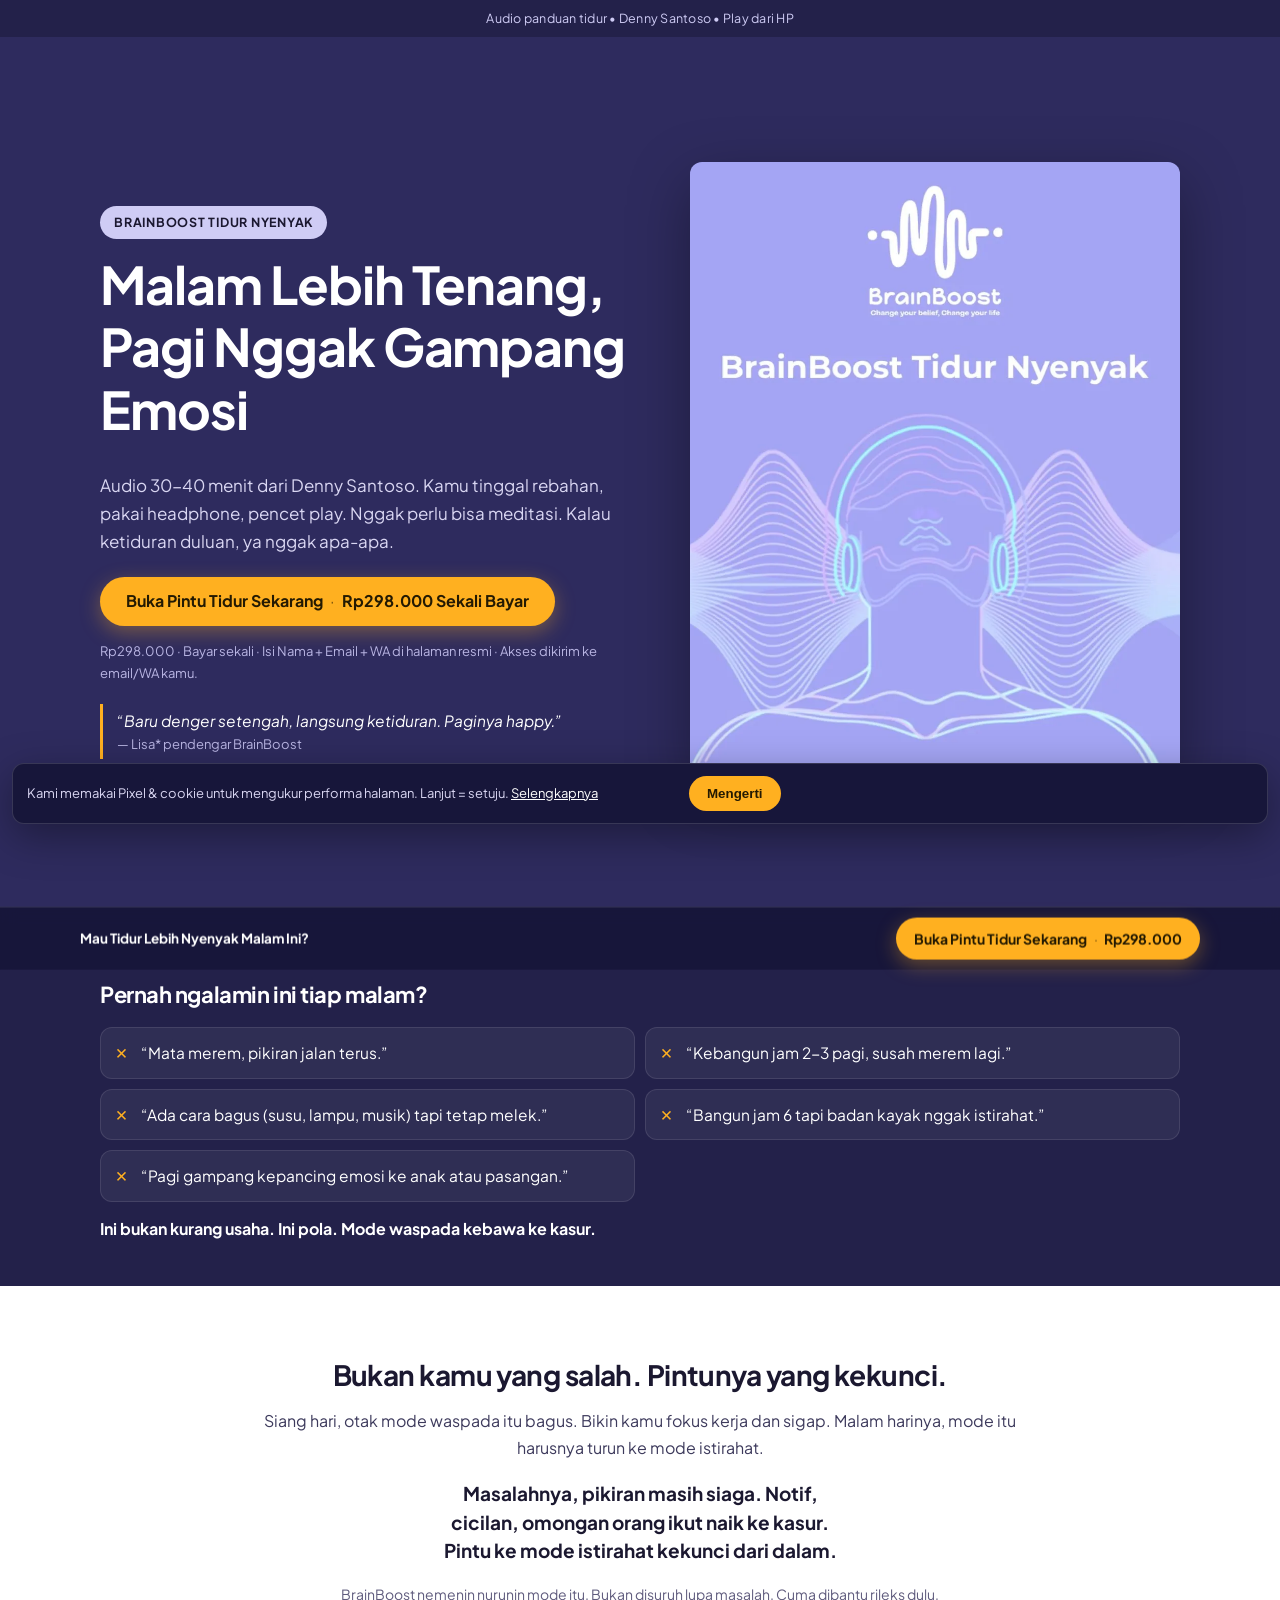
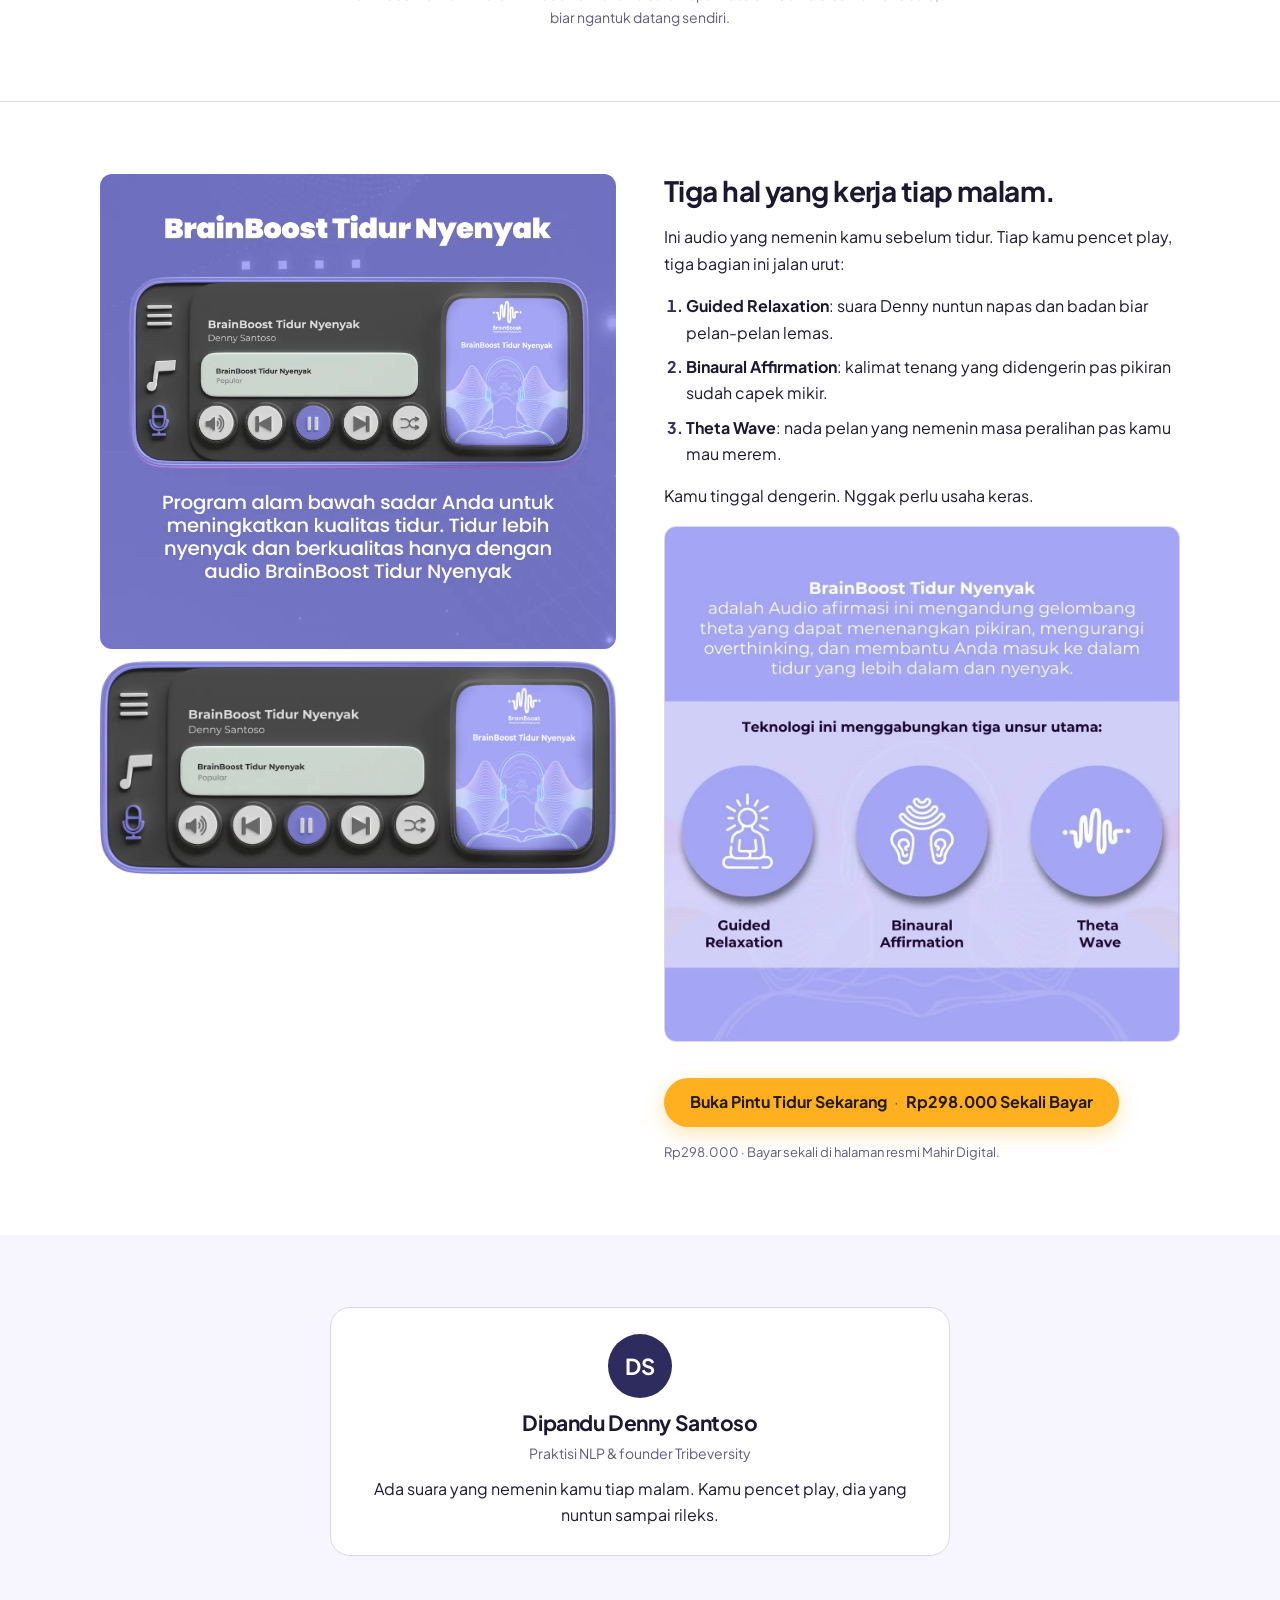
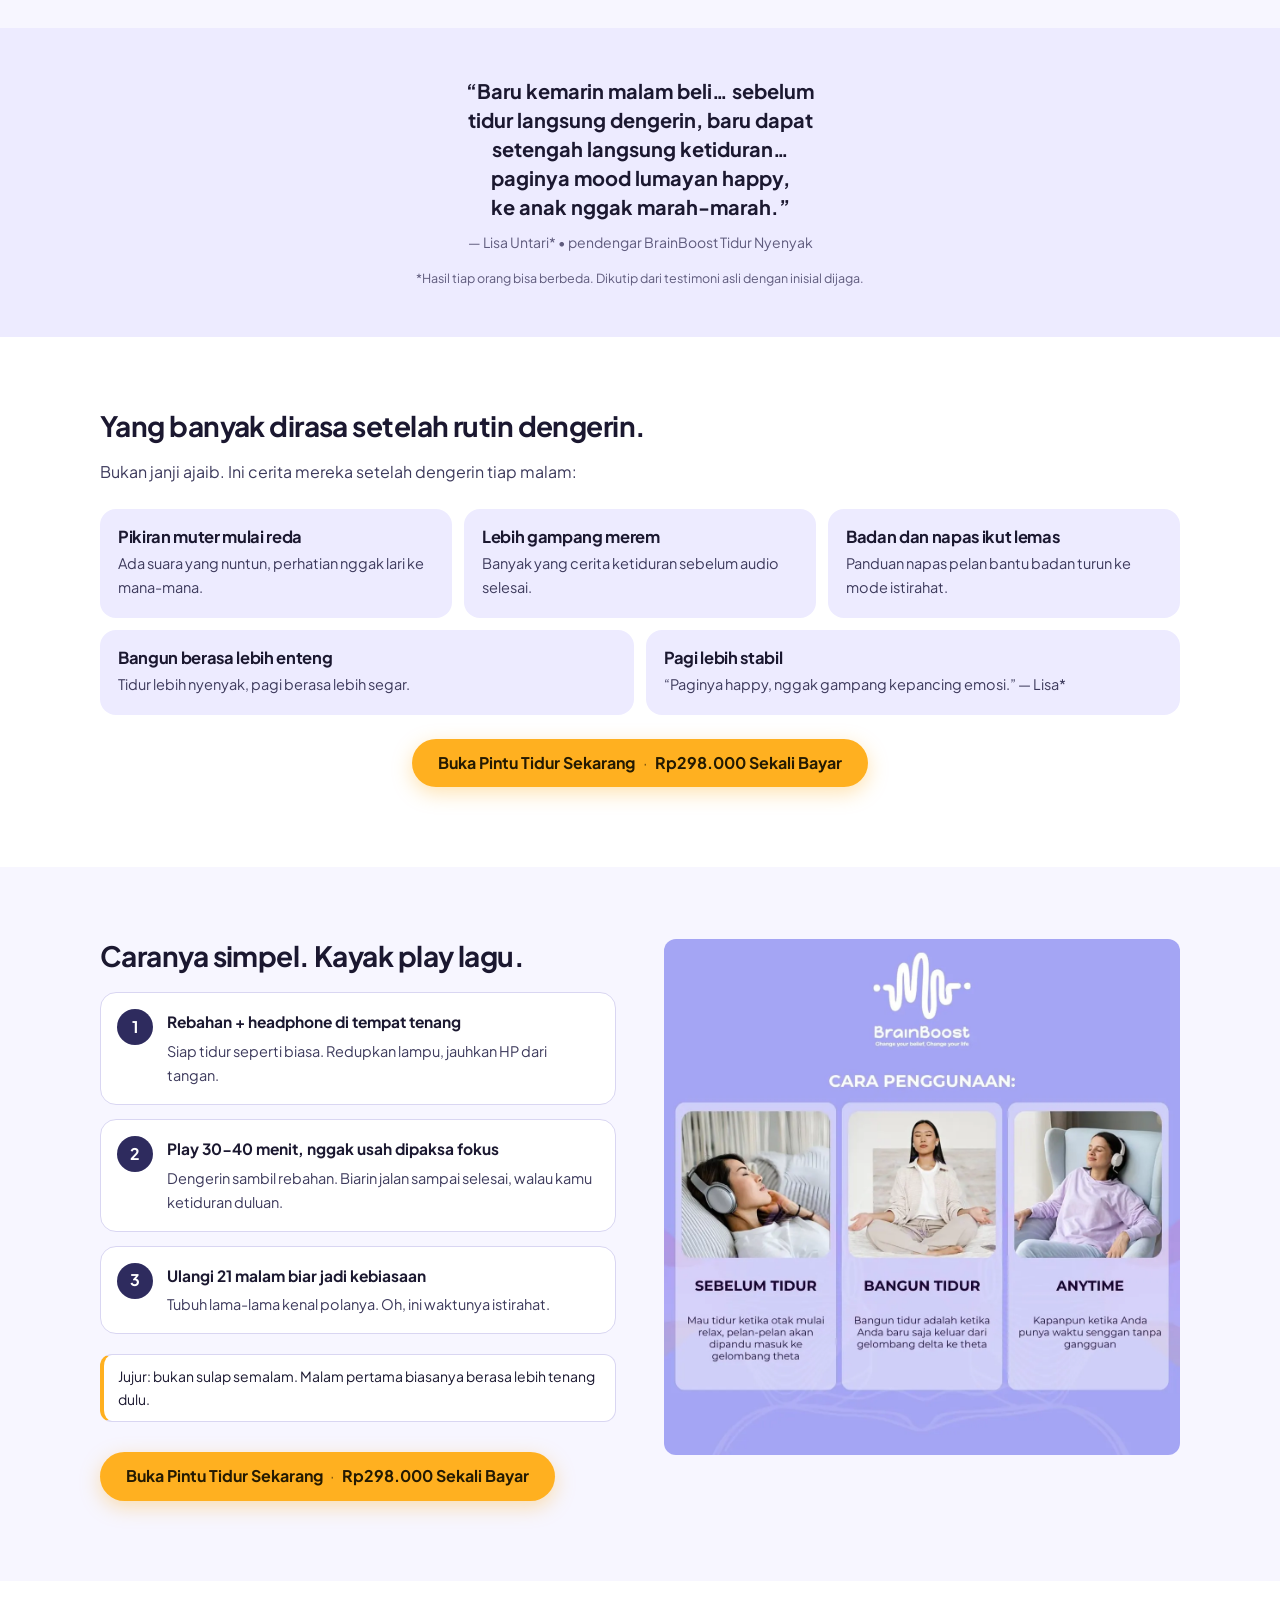
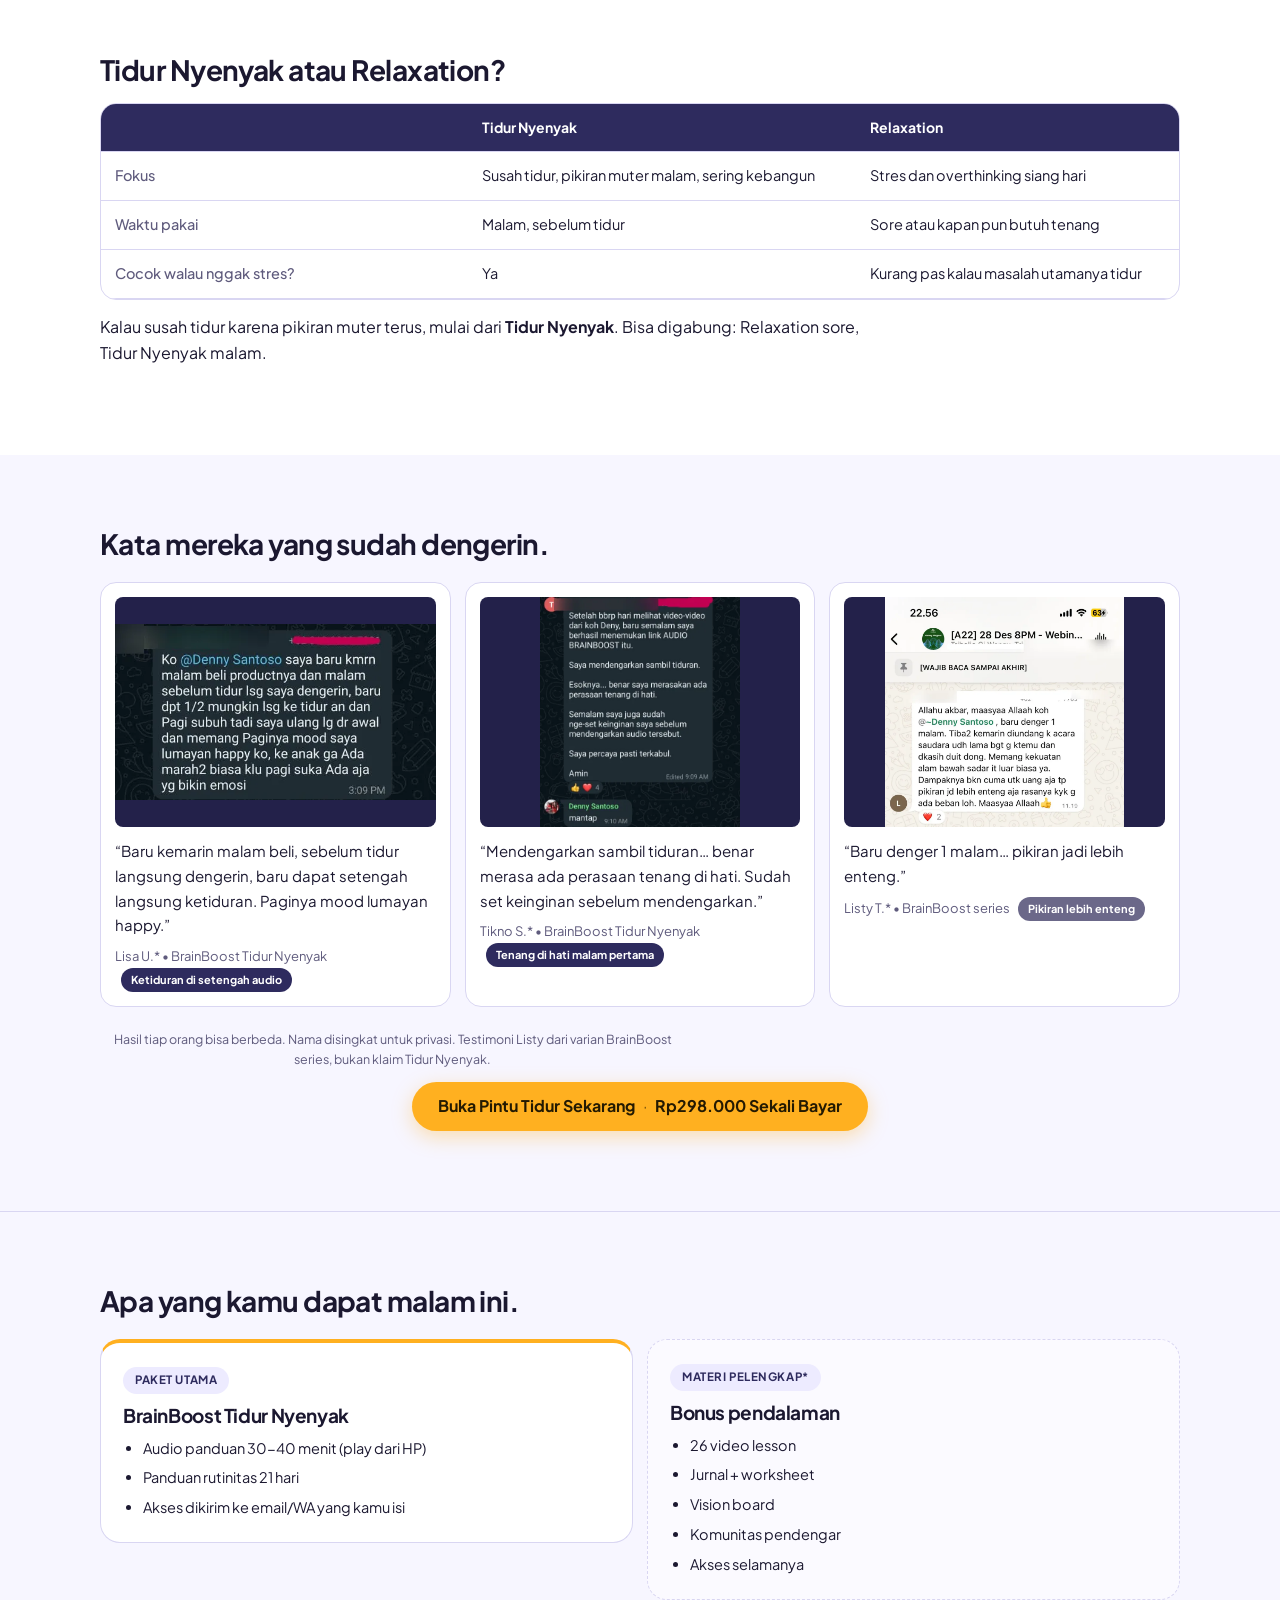
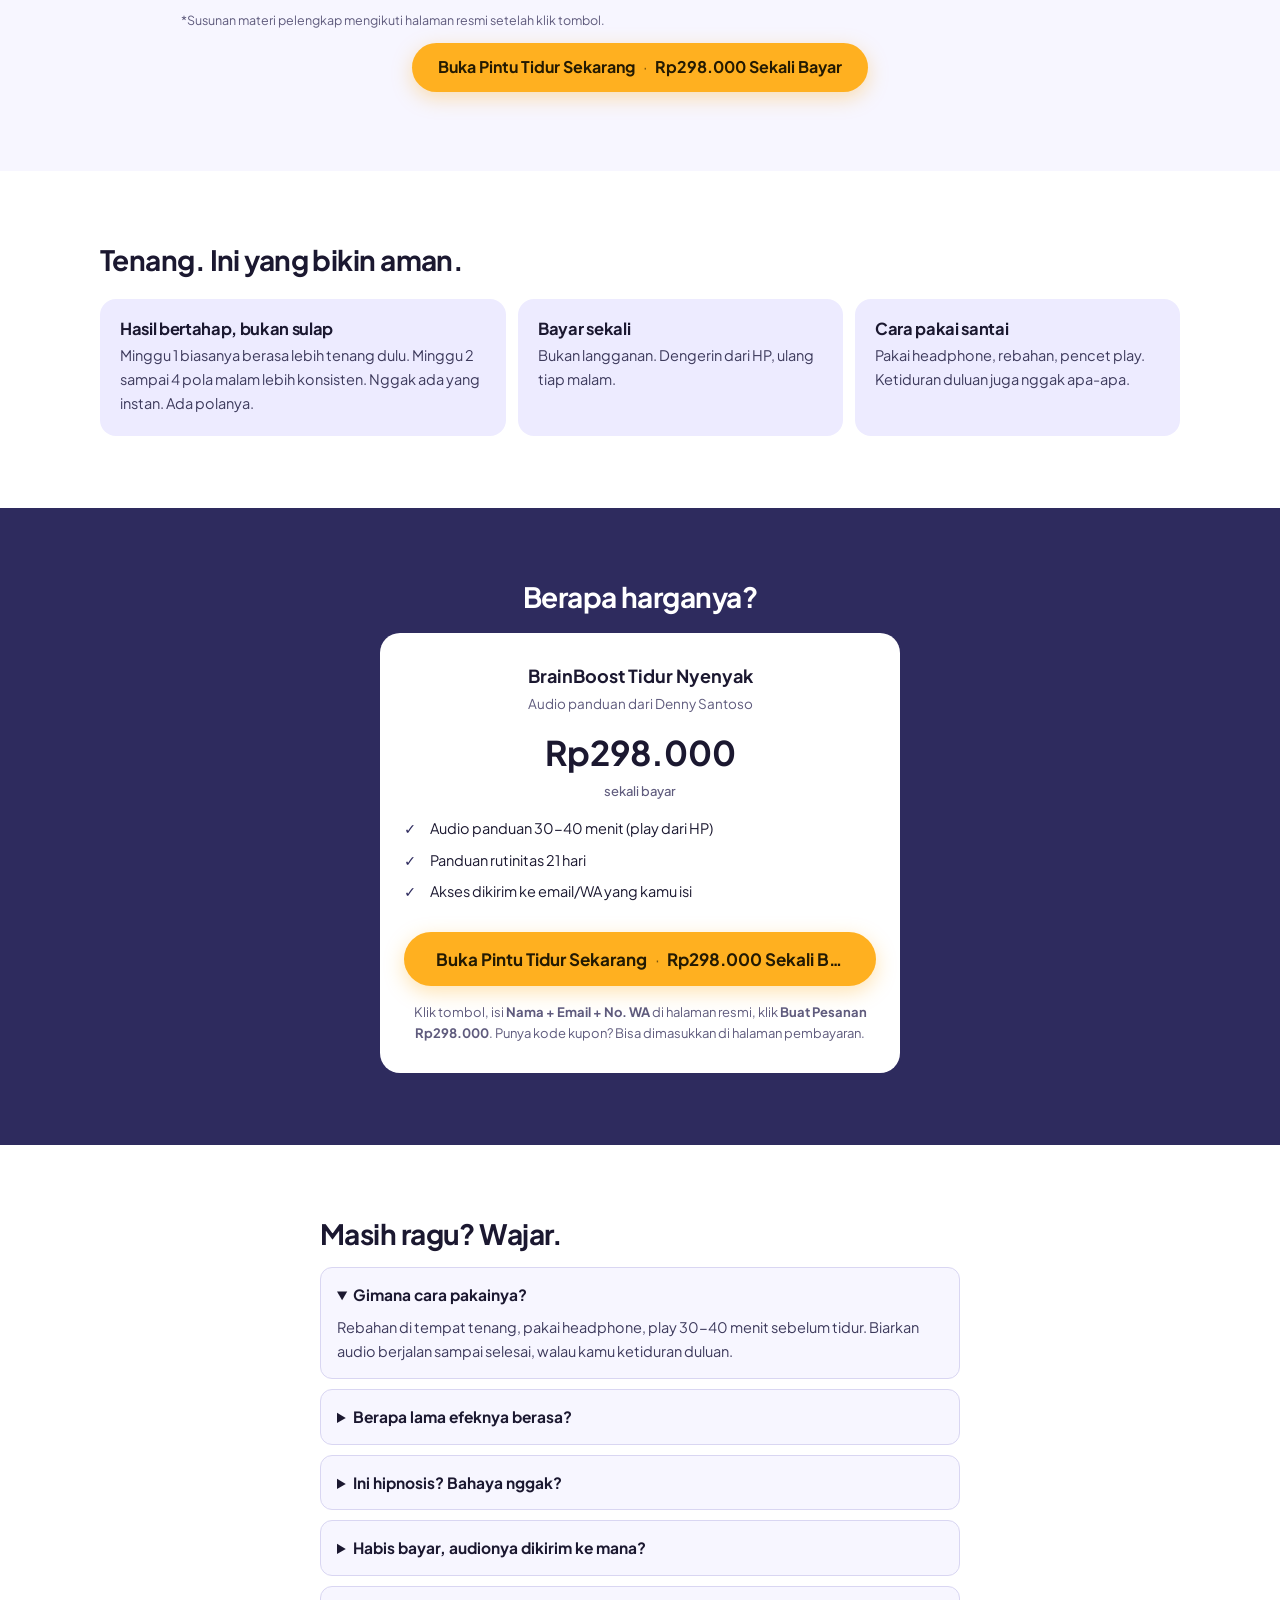
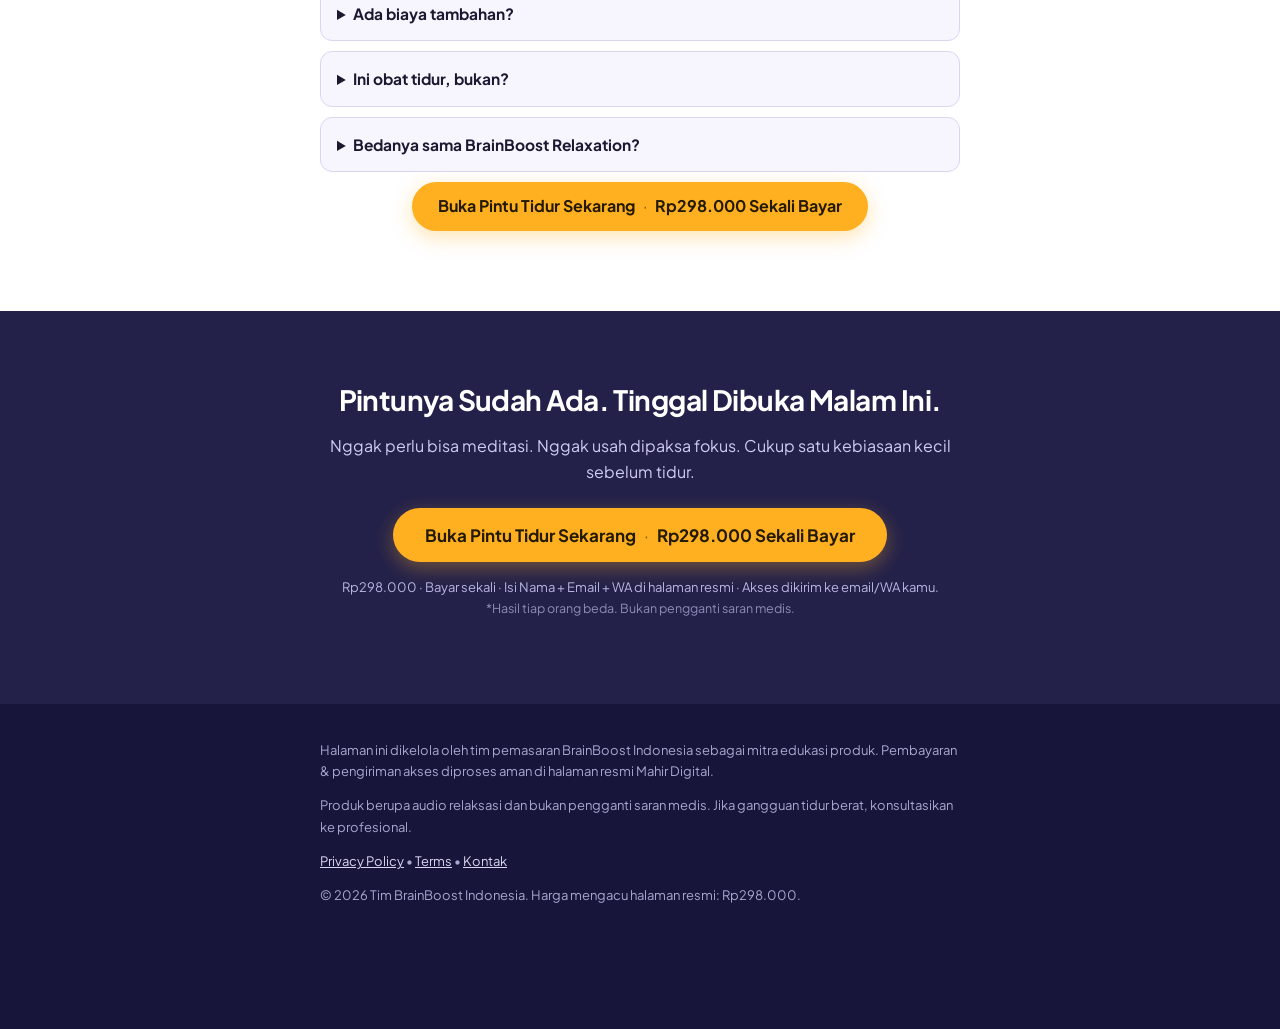
==== commit ad544816: "Polish tidur-nyenyak copy, CTA buttons, and mobile CSS" ====
--- a/site/tidur-nyenyak/index.html
+++ b/site/tidur-nyenyak/index.html
@@ -6,8 +6,8 @@
 <meta name="theme-color" content="#2E2B5E">
 <title>BrainBoost Tidur Nyenyak — Audio Panduan 30 Menit Sebelum Tidur | Denny Santoso</title>
 <meta name="description" content="BrainBoost Tidur Nyenyak by Denny Santoso: audio panduan 30-40 menit dengan relaksasi + afirmasi + theta wave. Tinggal rebahan, pakai headphone, pencet play. Rp298.000 sekali bayar.">
-<meta property="og:title" content="Peluang Tidur Nyenyak Ada Tiap Malam. Tapi Ada yang Terus Nolak.">
-<meta property="og:description" content="Audio panduan 30-40 menit dari Denny Santoso. Rebahan, pakai headphone, pencet play.">
+<meta property="og:title" content="Malam Lebih Tenang, Pagi Nggak Gampang Emosi">
+<meta property="og:description" content="Audio 30-40 menit dari Denny Santoso. Rebahan, pakai headphone, pencet play.">
 <meta property="og:type" content="website">
 <meta property="og:image" content="assets/thumb-tribeversity.webp">
 <!-- TODO-DEPLOY: jadikan og:image + favicon URL absolut (https://domain-anda/site/tidur-nyenyak/assets/...) setelah custom domain fix agar terbaca scraper WA/FB -->
@@ -30,12 +30,12 @@
   <div class="wrap hero-grid">
     <div class="hero-copy">
       <p class="eyebrow">BrainBoost Tidur Nyenyak</p>
-      <h1 id="headline">Peluang Tidur Nyenyak Ada Tiap Malam. Tapi Ada yang Terus Nolak &mdash; Tanpa Kamu Sadari.</h1>
-      <p class="sub">BrainBoost Tidur Nyenyak itu audio panduan 30-40 menit dari Denny Santoso. Kamu tinggal rebahan, pakai headphone, pencet play. Nggak perlu bisa meditasi. Nggak usah dipaksa fokus. Biarin aja kebawa sampai ketiduran.</p>
+      <h1 id="headline">Malam Lebih Tenang, Pagi Nggak Gampang Emosi</h1>
+      <p class="sub">Audio 30-40 menit dari Denny Santoso. Kamu tinggal rebahan, pakai headphone, pencet play. Nggak perlu bisa meditasi. Kalau ketiduran duluan, ya nggak apa-apa.</p>
 
       <div class="cta-block">
-        <a class="btn" href="../_shared/lanjut.html" target="_blank" rel="nofollow sponsored noopener" data-cta="hero">Buka Pintu Tidur Sekarang &mdash; Rp298.000</a>
-        <p class="micro">Rp298.000 &middot; Bayar sekali &middot; Isi Nama+Email+WA di halaman resmi &middot; Akses dikirim ke email/WA kamu.</p>
+        <a class="btn" href="../_shared/lanjut.html" target="_blank" rel="nofollow sponsored noopener" data-cta="hero"><span class="btn-main">Buka Pintu Tidur Sekarang</span><span class="btn-sep">&middot;</span><span class="btn-price">Rp298.000 Sekali Bayar</span></a>
+        <p class="micro">Rp298.000 &middot; Bayar sekali &middot; Isi Nama + Email + WA di halaman resmi &middot; Akses dikirim ke email/WA kamu.</p>
       </div>
 
       <figure class="mini-quote">
@@ -45,10 +45,10 @@
 
     </div>
 
-    <div class="hero-visual">
+    <figure class="hero-visual">
       <img src="assets/18.webp" alt="Cover BrainBoost Tidur Nyenyak — ilustrasi headphone ungu" width="1200" height="1200" fetchpriority="high" decoding="async">
-      <p class="visual-cap">Audio hipnosis &amp; afirmasi 30-40 menit &bull; binaural beats / theta wave</p>
-    </div>
+      <figcaption class="visual-cap">Audio hipnosis &amp; afirmasi 30-40 menit &bull; binaural beats / theta wave</figcaption>
+    </figure>
   </div>
 </header>
 
@@ -86,16 +86,16 @@
       <img class="mock2" src="assets/mockup-tidur-nyenyak.webp" alt="Mockup 3D player BrainBoost Tidur Nyenyak" width="1200" height="496" loading="lazy" decoding="async">
     </div>
     <div class="split-copy">
-      <h2 id="h-solusi">Tiga hal yang bekerja tiap malam.</h2>
-      <p>BrainBoost Tidur Nyenyak adalah audio panduan yang <strong>menemani rutinitas tidurmu</strong>. Tiga teknologinya jalan bareng, urut, setiap kamu pencet play:</p>
+      <h2 id="h-solusi">Tiga hal yang kerja tiap malam.</h2>
+      <p>Ini audio yang nemenin kamu sebelum tidur. Tiap kamu pencet play, tiga bagian ini jalan urut:</p>
       <ol class="tech">
-        <li><strong>1. Guided Relaxation</strong>: badan dan napas dituntun rileks total. Pintu waspada mulai turun.</li>
-        <li><strong>2. Binaural Affirmation</strong>: afirmasi dua layer masuk saat logika sudah lelah nolak.</li>
-        <li><strong>3. Theta Wave</strong>: gelombang theta, zona paling reseptif persis sebelum tidur.</li>
+        <li><strong>Guided Relaxation</strong>: suara Denny nuntun napas dan badan biar pelan-pelan lemas.</li>
+        <li><strong>Binaural Affirmation</strong>: kalimat tenang yang didengerin pas pikiran sudah capek mikir.</li>
+        <li><strong>Theta Wave</strong>: nada pelan yang nemenin masa peralihan pas kamu mau merem.</li>
       </ol>
-      <p>Ketiganya bekerja bersamaan tiap malam, tanpa effort. Kamu tetap cuma rebahan dan dengerin.</p>
+      <p>Kamu tinggal dengerin. Nggak perlu usaha keras.</p>
       <img class="tech-img" src="assets/19.webp" alt="Tiga teknologi BrainBoost: Guided Relaxation, Binaural Affirmation, Theta Wave" width="1200" height="1200" loading="lazy" decoding="async">
-      <a class="btn" href="../_shared/lanjut.html" target="_blank" rel="nofollow sponsored noopener" data-cta="solusi">Buka Pintu Tidur Sekarang &mdash; Rp298.000</a>
+      <a class="btn" href="../_shared/lanjut.html" target="_blank" rel="nofollow sponsored noopener" data-cta="solusi"><span class="btn-main">Buka Pintu Tidur Sekarang</span><span class="btn-sep">&middot;</span><span class="btn-price">Rp298.000 Sekali Bayar</span></a>
       <p class="micro">Rp298.000 &middot; Bayar sekali di halaman resmi Mahir Digital.</p>
     </div>
   </div>
@@ -108,7 +108,7 @@
       <div class="creator-mono" aria-hidden="true">DS</div>
       <h2 id="h-creator">Dipandu Denny Santoso</h2>
       <p class="creator-role">Praktisi NLP &amp; founder Tribeversity</p>
-      <p>Audio ini dipandu langsung oleh Denny Santoso. Kamu nggak sendirian ngadepin malam. Ada suara yang nemenin sampai rileks.</p>
+      <p>Ada suara yang nemenin kamu tiap malam. Kamu pencet play, dia yang nuntun sampai rileks.</p>
     </div>
   </div>
 </section>
@@ -125,17 +125,17 @@
 <!-- 7. Outcome -->
 <section class="manfaat" aria-labelledby="h-manfaat">
   <div class="wrap">
-    <h2 id="h-manfaat">Yang banyak pendengar rasakan setelah rutin dengerin.</h2>
-    <p class="lede">Bukan janji ajaib. Ini yang mereka ceritakan setelah menjadikan audio ini rutinitas malam:</p>
+    <h2 id="h-manfaat">Yang banyak dirasa setelah rutin dengerin.</h2>
+    <p class="lede">Bukan janji ajaib. Ini cerita mereka setelah dengerin tiap malam:</p>
     <div class="grid5 reveal">
-      <article><h3>Pikiran muter pelan-pelan reda</h3><p>Ada suara yang memandu, jadi perhatian nggak lari ke mana-mana.</p></article>
-      <article><h3>Berasa lebih gampang merem</h3><p>Banyak yang cerita kebawa tidur sebelum audio selesai.</p></article>
-      <article><h3>Badan &amp; napas ikut rileks</h3><p>Panduan napas + otot membantu momen tenang sebelum tidur.</p></article>
+      <article><h3>Pikiran muter mulai reda</h3><p>Ada suara yang nuntun, perhatian nggak lari ke mana-mana.</p></article>
+      <article><h3>Lebih gampang merem</h3><p>Banyak yang cerita ketiduran sebelum audio selesai.</p></article>
+      <article><h3>Badan dan napas ikut lemas</h3><p>Panduan napas pelan bantu badan turun ke mode istirahat.</p></article>
       <article><h3>Bangun berasa lebih enteng</h3><p>Tidur lebih nyenyak, pagi berasa lebih segar.</p></article>
       <article><h3>Pagi lebih stabil</h3><p>&ldquo;Paginya happy, nggak gampang kepancing emosi.&rdquo; &mdash; Lisa*</p></article>
     </div>
     <div class="center">
-      <a class="btn" href="../_shared/lanjut.html" target="_blank" rel="nofollow sponsored noopener" data-cta="manfaat">Buka Pintu Tidur Sekarang &mdash; Rp298.000</a>
+      <a class="btn" href="../_shared/lanjut.html" target="_blank" rel="nofollow sponsored noopener" data-cta="manfaat"><span class="btn-main">Buka Pintu Tidur Sekarang</span><span class="btn-sep">&middot;</span><span class="btn-price">Rp298.000 Sekali Bayar</span></a>
     </div>
   </div>
 </section>
@@ -144,14 +144,14 @@
 <section class="cara" aria-labelledby="h-cara">
   <div class="wrap split">
     <div class="split-copy">
-      <h2 id="h-cara">Caranya simpel. Semudah play lagu.</h2>
+      <h2 id="h-cara">Caranya simpel. Kayak play lagu.</h2>
       <ol class="steps">
-        <li><span class="num">1</span><div><strong>Rebahan + headphone di tempat tenang</strong><p>Siap tidur seperti biasa. Redupkan lampu, jauhkan HP dari jangkauan tangan.</p></div></li>
-        <li><span class="num">2</span><div><strong>Play 30-40 menit, nggak usah dipaksa fokus</strong><p>Dengarkan sambil rebahan. Biarkan audio berjalan sampai selesai, walau kamu ketiduran duluan.</p></div></li>
-        <li><span class="num">3</span><div><strong>Ulangi 21 malam biar jadi kebiasaan</strong><p>Rutinitas yang konsisten membantu tubuh mengenali &ldquo;ini waktunya istirahat&rdquo;.</p></div></li>
+        <li><span class="num">1</span><div><strong>Rebahan + headphone di tempat tenang</strong><p>Siap tidur seperti biasa. Redupkan lampu, jauhkan HP dari tangan.</p></div></li>
+        <li><span class="num">2</span><div><strong>Play 30-40 menit, nggak usah dipaksa fokus</strong><p>Dengerin sambil rebahan. Biarin jalan sampai selesai, walau kamu ketiduran duluan.</p></div></li>
+        <li><span class="num">3</span><div><strong>Ulangi 21 malam biar jadi kebiasaan</strong><p>Tubuh lama-lama kenal polanya. Oh, ini waktunya istirahat.</p></div></li>
       </ol>
       <p class="jujur">Jujur: bukan sulap semalam. Malam pertama biasanya berasa lebih tenang dulu.</p>
-      <a class="btn" href="../_shared/lanjut.html" target="_blank" rel="nofollow sponsored noopener" data-cta="cara">Buka Pintu Tidur Sekarang &mdash; Rp298.000</a>
+      <a class="btn" href="../_shared/lanjut.html" target="_blank" rel="nofollow sponsored noopener" data-cta="cara"><span class="btn-main">Buka Pintu Tidur Sekarang</span><span class="btn-sep">&middot;</span><span class="btn-price">Rp298.000 Sekali Bayar</span></a>
     </div>
     <div class="split-media">
       <img src="assets/20.webp" alt="Cara penggunaan: sebelum tidur, bangun tidur, anytime" width="1200" height="1200" loading="lazy" decoding="async">
@@ -162,18 +162,18 @@
 <!-- Komparasi vs Relaxation (warisan v3, pendukung FAQ) -->
 <section class="vs" aria-labelledby="h-vs">
   <div class="wrap">
-    <h2 id="h-vs">Tidur Nyenyak atau Relaxation? Pilih yang sesuai.</h2>
+    <h2 id="h-vs">Tidur Nyenyak atau Relaxation?</h2>
     <div class="table-card reveal">
       <table>
         <thead><tr><th scope="col"></th><th scope="col">Tidur Nyenyak</th><th scope="col">Relaxation</th></tr></thead>
         <tbody>
-          <tr><th scope="row">Fokus</th><td>Susah tidur, pikiran aktif malam, sering terbangun</td><td>Stres / overthinking siang hari</td></tr>
-          <tr><th scope="row">Waktu pakai</th><td>Malam, sebelum tidur</td><td>Sore / kapan pun butuh tenang</td></tr>
+          <tr><th scope="row">Fokus</th><td>Susah tidur, pikiran muter malam, sering kebangun</td><td>Stres dan overthinking siang hari</td></tr>
+          <tr><th scope="row">Waktu pakai</th><td>Malam, sebelum tidur</td><td>Sore atau kapan pun butuh tenang</td></tr>
           <tr><th scope="row">Cocok walau nggak stres?</th><td>Ya</td><td>Kurang pas kalau masalah utamanya tidur</td></tr>
         </tbody>
       </table>
     </div>
-    <p class="vs-close">Kalau susah tidur karena pikiran aktif malam &rarr; mulai dari <strong>Tidur Nyenyak</strong>. Bisa digabung: Relaxation sore + Tidur Nyenyak malam.</p>
+    <p class="vs-close">Kalau susah tidur karena pikiran muter terus, mulai dari <strong>Tidur Nyenyak</strong>. Bisa digabung: Relaxation sore, Tidur Nyenyak malam.</p>
   </div>
 </section>
 
@@ -200,7 +200,7 @@
     </div>
     <p class="disclaimer center">Hasil tiap orang bisa berbeda. Nama disingkat untuk privasi. Testimoni Listy dari varian BrainBoost series, bukan klaim Tidur Nyenyak.</p>
     <div class="center">
-      <a class="btn" href="../_shared/lanjut.html" target="_blank" rel="nofollow sponsored noopener" data-cta="testimoni">Buka Pintu Tidur Sekarang &mdash; Rp298.000</a>
+      <a class="btn" href="../_shared/lanjut.html" target="_blank" rel="nofollow sponsored noopener" data-cta="testimoni"><span class="btn-main">Buka Pintu Tidur Sekarang</span><span class="btn-sep">&middot;</span><span class="btn-price">Rp298.000 Sekali Bayar</span></a>
     </div>
   </div>
 </section>
@@ -235,7 +235,7 @@
     </div>
     <p class="disclaimer">*Susunan materi pelengkap mengikuti halaman resmi setelah klik tombol.</p>
     <div class="center">
-      <a class="btn" href="../_shared/lanjut.html" target="_blank" rel="nofollow sponsored noopener" data-cta="paket">Buka Pintu Tidur Sekarang &mdash; Rp298.000</a>
+      <a class="btn" href="../_shared/lanjut.html" target="_blank" rel="nofollow sponsored noopener" data-cta="paket"><span class="btn-main">Buka Pintu Tidur Sekarang</span><span class="btn-sep">&middot;</span><span class="btn-price">Rp298.000 Sekali Bayar</span></a>
     </div>
   </div>
 </section>
@@ -246,16 +246,16 @@
     <h2 id="h-jaminan">Tenang. Ini yang bikin aman.</h2>
     <div class="jgrid">
       <article class="jcard j-lead reveal">
-        <h3>Hasil bertahap, bukan sulapan</h3>
-        <p>Minggu 1: biasanya berasa lebih tenang dulu. Minggu 2-4: pola malam lebih konsisten dirasakan banyak pendengar. Nggak ada yang instan. Ada polanya.</p>
+        <h3>Hasil bertahap, bukan sulap</h3>
+        <p>Minggu 1 biasanya berasa lebih tenang dulu. Minggu 2 sampai 4 pola malam lebih konsisten. Nggak ada yang instan. Ada polanya.</p>
       </article>
       <article class="jcard reveal">
-        <h3>Akses fleksibel</h3>
-        <p>Sekali bayar, bukan langganan. Dengerin dari HP, ulang tiap malam.</p>
+        <h3>Bayar sekali</h3>
+        <p>Bukan langganan. Dengerin dari HP, ulang tiap malam.</p>
       </article>
       <article class="jcard reveal">
-        <h3>Cara pakai yang tenang</h3>
-        <p>Pakai headphone, rebahan, pencet play. Boleh ketiduran sebelum audio selesai.</p>
+        <h3>Cara pakai santai</h3>
+        <p>Pakai headphone, rebahan, pencet play. Ketiduran duluan juga nggak apa-apa.</p>
       </article>
     </div>
   </div>
@@ -274,8 +274,8 @@
         <li>Panduan rutinitas 21 hari</li>
         <li>Akses dikirim ke email/WA yang kamu isi</li>
       </ul>
-      <a class="btn btn-big" href="../_shared/lanjut.html" target="_blank" rel="nofollow sponsored noopener" data-cta="harga">Buka Pintu Tidur Sekarang &mdash; Rp298.000</a>
-      <p class="micro">Klik tombol &rarr; isi <strong>Nama + Email + No. WA</strong> di halaman resmi &rarr; klik <strong>Buat Pesanan Rp298.000</strong>. Punya kode kupon? Bisa dimasukkan di halaman pembayaran.</p>
+      <a class="btn btn-big" href="../_shared/lanjut.html" target="_blank" rel="nofollow sponsored noopener" data-cta="harga"><span class="btn-main">Buka Pintu Tidur Sekarang</span><span class="btn-sep">&middot;</span><span class="btn-price">Rp298.000 Sekali Bayar</span></a>
+      <p class="micro">Klik tombol, isi <strong>Nama + Email + No. WA</strong> di halaman resmi, klik <strong>Buat Pesanan Rp298.000</strong>. Punya kode kupon? Bisa dimasukkan di halaman pembayaran.</p>
     </div>
   </div>
 </section>
@@ -294,26 +294,26 @@
     </details>
     <details>
       <summary>Ini hipnosis? Bahaya nggak?</summary>
-      <p>Bukan hipnosis panggung. Ini audio panduan relaksasi. Kamu tetap sadar dan bisa berhenti kapan saja.</p>
+      <p>Bukan hipnosis panggung. Ini audio panduan buat rileks. Kamu tetap sadar dan bisa berhenti kapan saja.</p>
     </details>
     <details>
       <summary>Habis bayar, audionya dikirim ke mana?</summary>
-      <p>Setelah pembayaran di halaman resmi, akses dikirim ke email/WA yang kamu isi saat checkout. Isi Nama + Email + No. WA dengan benar.</p>
+      <p>Setelah bayar di halaman resmi, akses dikirim ke email dan WA yang kamu isi saat checkout. Pastikan Nama + Email + No. WA benar.</p>
     </details>
     <details>
       <summary>Ada biaya tambahan?</summary>
-      <p>Tidak. Rp298.000 sekali bayar, bukan langganan.</p>
+      <p>Nggak ada. Rp298.000 sekali bayar, bukan langganan.</p>
     </details>
     <details>
       <summary>Ini obat tidur, bukan?</summary>
-      <p>Bukan. Ini audio panduan relaksasi untuk menemani rutinitas tidurmu. Tidak ada pil, tidak ada alat. Kamu hanya dengerin sambil rebahan.</p>
+      <p>Bukan. Ini audio panduan buat nemenin rutinitas tidur. Nggak ada pil, nggak ada alat. Kamu tinggal rebahan sambil dengerin.</p>
     </details>
     <details>
       <summary>Bedanya sama BrainBoost Relaxation?</summary>
-      <p>Tidur Nyenyak fokus ke tidur malam. Relaxation fokus ke stres/overthinking siang hari. Kalau masalah utamamu susah tidur, mulai dari Tidur Nyenyak.</p>
+      <p>Tidur Nyenyak fokus ke tidur malam. Relaxation fokus ke stres siang hari. Kalau masalah utamamu susah tidur, mulai dari Tidur Nyenyak.</p>
     </details>
     <div class="center">
-      <a class="btn" href="../_shared/lanjut.html" target="_blank" rel="nofollow sponsored noopener" data-cta="faq">Buka Pintu Tidur Sekarang &mdash; Rp298.000</a>
+      <a class="btn" href="../_shared/lanjut.html" target="_blank" rel="nofollow sponsored noopener" data-cta="faq"><span class="btn-main">Buka Pintu Tidur Sekarang</span><span class="btn-sep">&middot;</span><span class="btn-price">Rp298.000 Sekali Bayar</span></a>
     </div>
   </div>
 </section>
@@ -322,9 +322,9 @@
 <section class="final" aria-labelledby="h-final">
   <div class="wrap narrow center">
     <h2 id="h-final">Pintunya Sudah Ada. Tinggal Dibuka Malam Ini.</h2>
-    <p class="lede">Nggak perlu belajar meditasi. Nggak usah dipaksa fokus. Cukup satu rutinitas kecil sebelum tidur.</p>
-    <a class="btn btn-big" id="final-cta" href="../_shared/lanjut.html" target="_blank" rel="nofollow sponsored noopener" data-cta="final">Buka Pintu Tidur Sekarang &mdash; Rp298.000</a>
-    <p class="micro">Rp298.000 &middot; Bayar sekali &middot; Isi Nama+Email+WA di halaman resmi &middot; Akses dikirim ke email/WA kamu.</p>
+    <p class="lede">Nggak perlu bisa meditasi. Nggak usah dipaksa fokus. Cukup satu kebiasaan kecil sebelum tidur.</p>
+    <a class="btn btn-big" id="final-cta" href="../_shared/lanjut.html" target="_blank" rel="nofollow sponsored noopener" data-cta="final"><span class="btn-main">Buka Pintu Tidur Sekarang</span><span class="btn-sep">&middot;</span><span class="btn-price">Rp298.000 Sekali Bayar</span></a>
+    <p class="micro">Rp298.000 &middot; Bayar sekali &middot; Isi Nama + Email + WA di halaman resmi &middot; Akses dikirim ke email/WA kamu.</p>
     <p class="disclaimer">*Hasil tiap orang beda. Bukan pengganti saran medis.</p>
   </div>
 </section>
@@ -354,7 +354,7 @@
 <div class="sticky" id="sticky" aria-hidden="true">
   <div class="sticky-in">
     <p class="sticky-txt">Mau Tidur Lebih Nyenyak Malam Ini?</p>
-    <a class="btn btn-sticky" href="../_shared/lanjut.html" target="_blank" rel="nofollow sponsored noopener" data-cta="sticky">Buka Pintu Tidur Sekarang &mdash; Rp298.000</a>
+    <a class="btn btn-sticky" href="../_shared/lanjut.html" target="_blank" rel="nofollow sponsored noopener" data-cta="sticky"><span class="btn-main">Buka Pintu Tidur Sekarang</span><span class="btn-sep">&middot;</span><span class="btn-price">Rp298.000</span></a>
   </div>
 </div>
 
--- a/site/_shared/styles.css
+++ b/site/_shared/styles.css
@@ -57,9 +57,14 @@
   text-align:center;
 }
 .btn-main{font-weight:700}
-.btn-sep{opacity:.6;margin:0 .35em}
+.btn-sep{opacity:.6;margin:0 .45em;font-weight:400}
 .btn-price{font-weight:700;white-space:nowrap}
 .btn-sub{display:inline;font-size:inherit;font-weight:700}
+/* jarak tombol konsisten antar-section (mobile + desktop) */
+.split-copy .btn{margin-top:16px}
+.manfaat .center,.testi .center,.paket .center,.faq .center{margin-top:10px}
+.price-card .btn{margin-top:8px}
+.final .btn{margin-top:6px}
 .btn:hover{transform:translateY(-1px)}
 .btn:active{transform:translateY(0)}
 a:focus-visible,button:focus-visible,summary:focus-visible{outline:3px solid var(--cta);outline-offset:2px;border-radius:6px}
@@ -77,6 +82,7 @@
 .mini-quote{margin:20px 0 0;border-left:3px solid var(--cta);padding:4px 0 4px 14px}
 .mini-quote blockquote{margin:0;font-style:italic;font-size:15.5px;color:#fff}
 .mini-quote figcaption{font-size:13px;color:#b9b5e3}
+.hero-visual{margin:0}
 .hero-visual img{width:100%;aspect-ratio:4/5;object-fit:cover;box-shadow:0 20px 60px rgba(0,0,0,.35)}
 .visual-cap{font-size:12.5px;color:#b9b5e3;text-align:center;margin-top:8px}
 
@@ -106,8 +112,9 @@
 .solusi{background:var(--white);border-top:1px solid var(--line)}
 .split{display:grid;gap:28px}
 .split-media{display:grid;gap:12px}
-.tech{margin:16px 0;padding-left:20px}
+.tech{margin:16px 0;padding-left:22px}
 .tech li{margin-bottom:8px}
+.tech li::marker{font-weight:700;color:var(--navy)}
 .tech-img{margin:14px 0 20px;border:1px solid var(--line)}
 
 /* quote break — full width */
@@ -230,12 +237,13 @@
   .hero-copy h1{order:2;text-align:center;margin-inline:auto}
   .hero-copy .sub{order:3;font-size:16px;text-align:center;margin-inline:auto}
   .hero-copy .cta-block{order:4;margin:16px 0 0}
-  .hero-visual{order:5;min-width:0;display:flex;flex-direction:column;align-items:center}
-  .hero-copy .micro{order:6;line-height:1.6;text-wrap:pretty;text-align:center;margin-top:8px}
-  .hero-copy .mini-quote{order:7;margin-top:12px;text-align:left}
-  .hero-visual img{width:100%;max-width:420px;margin:0 auto;aspect-ratio:auto;max-height:none;height:auto;object-fit:contain}
-  .visual-cap{width:100%;max-width:420px;margin:6px auto 0;text-align:center;text-wrap:balance;line-height:1.5}
+  .hero-visual{order:5;min-width:0;width:100%;max-width:420px;margin-inline:auto;display:flex;flex-direction:column;align-items:stretch}
+  .cta-block .micro{line-height:1.6;text-wrap:pretty;text-align:center;margin-top:8px}
+  .hero-copy .mini-quote{order:6;margin-top:14px;text-align:left}
+  .hero-visual img{width:100%;max-width:none;margin:0;aspect-ratio:auto;max-height:none;height:auto;object-fit:contain}
+  .visual-cap{width:auto;max-width:none;margin:8px 0 0;text-align:center;text-wrap:balance;line-height:1.5}
   .btn{white-space:normal;width:100%;overflow:visible;text-overflow:clip;line-height:1.35;padding:14px 18px}
+  .btn-main{display:block}
   .btn-sep{display:none}
   .btn-price{display:block;font-size:13.5px;font-weight:500;opacity:.9;margin-top:2px}
   .btn-sub{display:block;font-size:13.5px;font-weight:500;margin-top:2px}
@@ -248,32 +256,34 @@
   .split-media img{border-radius:12px}
   /* tech: hilangkan nomor ganda, pakai nomor ol saja */
   .tech{list-style:decimal;padding-left:22px}
-  /* testi: tampil utuh tanpa crop */
+  /* testi: tampil utuh tanpa crop, kutip + nama center */
   .tcard{display:flex;flex-direction:column;text-align:center}
   .tcard img{width:100%;height:auto;max-height:none;object-fit:contain;object-position:center}
-  .ttext{flex:1;text-wrap:pretty}
+  .ttext{flex:1;text-wrap:pretty;text-align:center}
   .tby{display:flex;flex-direction:column;align-items:center;gap:6px;text-align:center}
   .badge{margin-left:0}
-  /* grid5 highlight pertama */
-  .grid5 article:first-child{background:#FFF1C4;border:1px solid #EADFB8}
-  /* center alignment mobile: heading + penutup emosional saja, body tetap kiri */
-  .masalah h2,.solusi h2,.manfaat h2,.cara h2,.testi h2,.paket h2,.jaminan h2,.faq h2{text-align:center;text-wrap:balance}
+  /* highlight pertama dimatikan agar konsisten dengan desktop */
+  /* center mobile: heading + teks pendek saja, list/body panjang tetap kiri */
+  .masalah h2,.mekanisme h2,.solusi h2,.manfaat h2,.cara h2,.vs h2,.testi h2,.paket h2,.jaminan h2,.harga h2,.faq h2,.final h2,.creator-card h2{text-align:center;text-wrap:balance}
   .masalah-close{text-align:center;margin-inline:auto}
-  .manfaat .lede,.testi .disclaimer,.paket .disclaimer{text-align:center;margin-inline:auto}
-  .solusi .split-copy>p:first-of-type{text-align:center;margin-inline:auto}
+  .mekanisme .lede,.manfaat .lede,.solusi .split-copy>p,.vs-close,.testi .disclaimer,.paket .disclaimer{text-align:center;margin-inline:auto;text-wrap:pretty}
   .cta-block .micro,.split-copy .micro{text-align:center;text-wrap:pretty}
-  .jcard,.grid5 article{text-align:center}
-  .grid5 p,.jcard p{text-align:center}
+  /* kartu manfaat/jaminan: judul + isi pendek di-center biar rapi di HP */
+  .grid5 article,.jcard{text-align:center}
+  .grid5 h3,.jcard h3{text-align:center;text-wrap:balance}
+  .grid5 p,.jcard p{text-align:center;text-wrap:pretty}
+  /* paket: tag + judul center, list tetap kiri biar gampang di-scan */
   .lapis{text-align:center}
+  .lapis h3{text-align:center;text-wrap:balance}
   .lapis ul{text-align:left}
   .footer{text-align:center}
   .footer nav{text-align:center}
   .sticky{padding:8px 10px calc(8px + env(safe-area-inset-bottom))}
-  .sticky-in{flex-direction:column;align-items:stretch;text-align:center;gap:6px}
-  .sticky-txt{margin:0;font-size:13px}
+  .sticky-in{display:block;text-align:center}
+  .sticky-txt{display:none}
   .btn-sticky{width:100%;padding:12px 16px;font-size:14px}
-  .cookie{bottom:118px}
-  .footer{padding-bottom:150px}
+  .cookie{bottom:86px}
+  .footer{padding-bottom:110px}
 }
 @media(max-width:380px){
   .btn{font-size:15px;padding:13px 16px}
